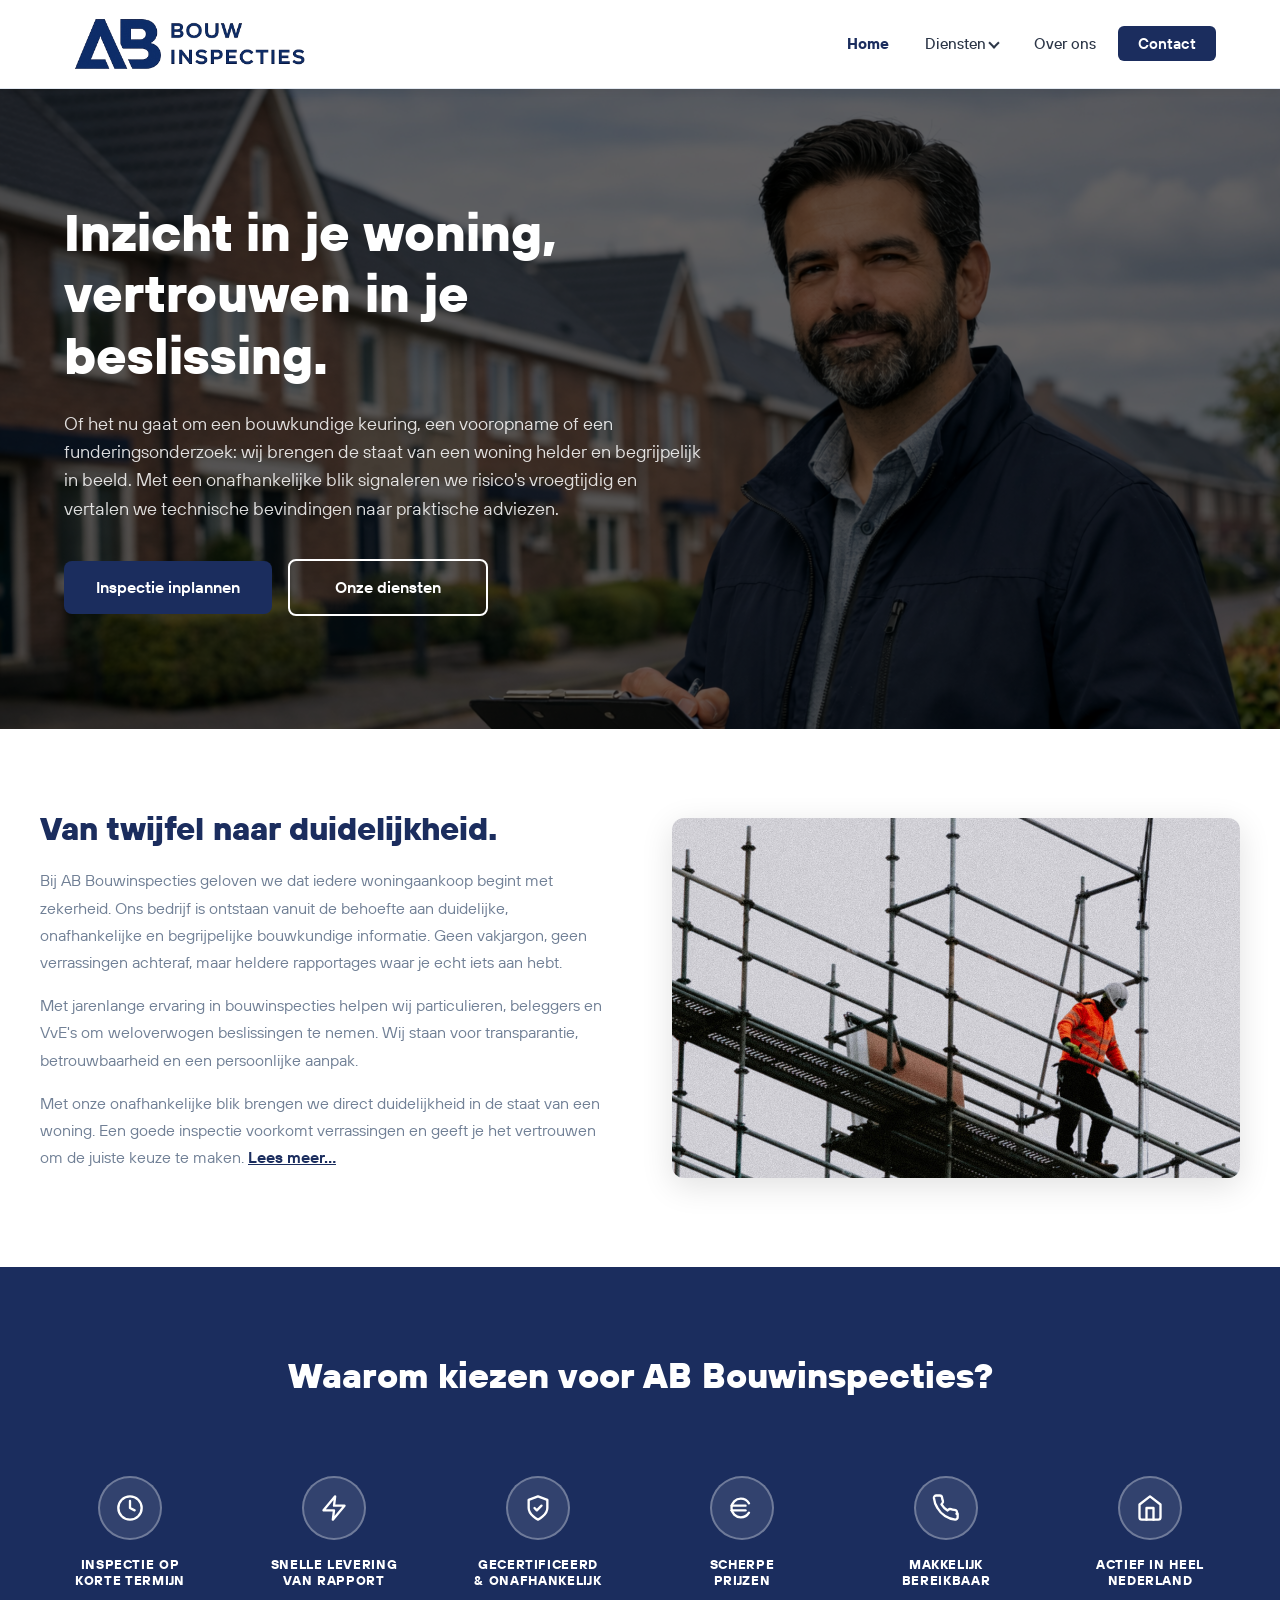
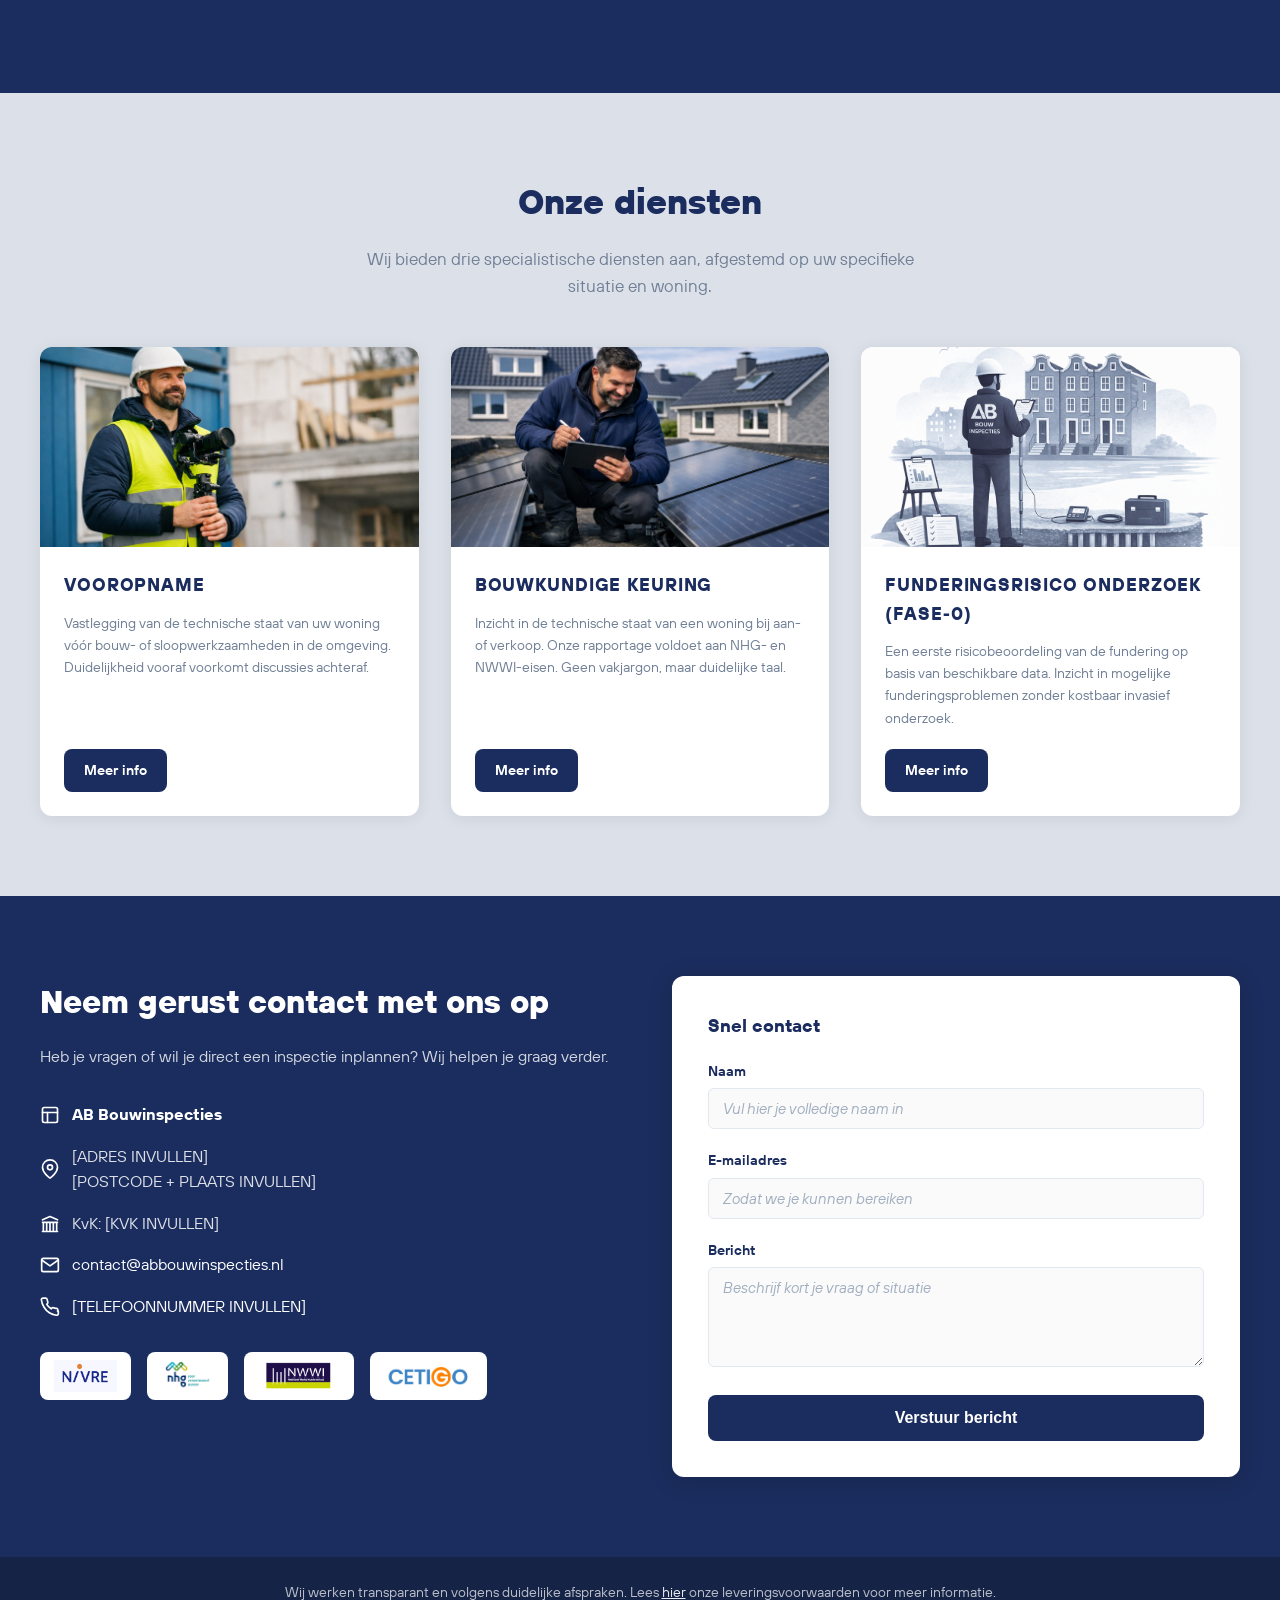
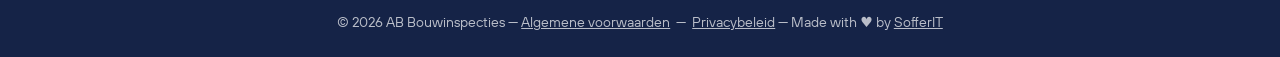
==== index.html @ 611064a2 "Voeg eerste twee alinea's samen tot één alinea https://claude.ai/code/session_01UzxsHTPqEZiGp3Mwz61H" ====
<!doctype html>
<!-- Website gemaakt door SofferIT (sofferit.nl) | Versie 1.0 -->
<html lang="nl">
  <head>
    <meta charset="UTF-8" />
    <meta name="viewport" content="width=device-width, initial-scale=1.0" />
    <title>AB Bouwinspecties – Inzicht in je woning, vertrouwen in je beslissing</title>
    <meta
      name="description"
      content="AB Bouwinspecties biedt bouwkundige keuringen, vooropnames en funderingsrisico onderzoek. Gecertificeerd, onafhankelijk en actief in heel Nederland."
    />
    <link rel="stylesheet" href="style.css" />
  </head>
  <body>
    <!-- NAVBAR -->
    <nav class="navbar">
      <div class="navbar-inner">
        <a href="index.html" class="logo">
          <img src="afbeeldingen/logo.png" alt="AB Bouwinspecties" class="logo-img" />
        </a>
        <ul class="nav-links">
          <li><a href="index.html" class="active">Home</a></li>
          <li class="dropdown">
            <a href="#">Diensten</a>
            <ul class="dropdown-menu">
              <li><a href="vooropname.html">Vooropname</a></li>
              <li><a href="bouwkundige-keuring.html">Bouwkundige keuring</a></li>
              <li><a href="funderingsrisico.html">Funderingsrisico onderzoek</a></li>
            </ul>
          </li>
          <li><a href="over-ons.html">Over ons</a></li>
          <li><a href="contact.html" class="nav-cta">Contact</a></li>
        </ul>
        <button class="hamburger" onclick="toggleMenu()" aria-label="Menu">
          <span></span>
          <span></span>
          <span></span>
        </button>
      </div>
      <div class="mobile-menu" id="mobileMenu">
        <a href="index.html">Home</a>
        <span
          style="
            display: block;
            padding: 12px 0 4px;
            font-size: 12px;
            font-weight: 700;
            letter-spacing: 0.08em;
            color: #718096;
            text-transform: uppercase;
          "
        >
          Diensten
        </span>
        <a href="vooropname.html" class="mobile-sub">Vooropname</a>
        <a href="bouwkundige-keuring.html" class="mobile-sub">Bouwkundige keuring</a>
        <a href="funderingsrisico.html" class="mobile-sub">Funderingsrisico onderzoek</a>
        <a href="over-ons.html">Over ons</a>
        <a href="contact.html">Contact</a>
      </div>
    </nav>

    <!-- HERO -->
    <section class="hero">
      <div class="hero-bg"></div>
      <div class="hero-content">
        <h1>Inzicht in je woning, vertrouwen in je beslissing.</h1>
        <p>
          Of het nu gaat om een bouwkundige keuring, een vooropname of een funderingsonderzoek: wij brengen de staat van een woning
          helder en begrijpelijk in beeld. Met een onafhankelijke blik signaleren we risico's vroegtijdig en vertalen we technische bevindingen
          naar praktische adviezen.
        </p>
        <a href="contact.html" class="btn btn-primary">Inspectie inplannen</a>
        <a href="#diensten" class="btn btn-outline">Onze diensten</a>
      </div>
    </section>

    <!-- ABOUT SPLIT -->
    <section class="section">
      <div class="container">
        <div class="split">
          <div class="split-text">
            <h2>Van twijfel naar duidelijkheid.</h2>
            <p>
              Bij AB Bouwinspecties geloven we dat iedere woningaankoop begint met zekerheid. Ons bedrijf is ontstaan
              vanuit de behoefte aan duidelijke, onafhankelijke en begrijpelijke bouwkundige informatie. Geen vakjargon,
              geen verrassingen achteraf, maar heldere rapportages waar je echt iets aan hebt.
            </p>
            <p>
              Met jarenlange ervaring in bouwinspecties helpen wij particulieren, beleggers en VvE's om
              weloverwogen beslissingen te nemen. Wij staan voor transparantie, betrouwbaarheid en een
              persoonlijke aanpak.
            </p>
            <p>
              Met onze onafhankelijke blik brengen we direct duidelijkheid in de staat van een woning. Een goede
              inspectie voorkomt verrassingen en geeft je het vertrouwen om de juiste keuze te maken.
              <a href="over-ons.html" class="link">Lees meer…</a>
            </p>
          </div>
          <img src="afbeeldingen/home-hero.png" alt="Bouwkundig inspecteur aan het werk" />
        </div>
      </div>
    </section>

    <!-- USP SECTION -->
    <section class="section section-navy">
      <div class="container">
        <h2 class="section-title text-center" style="color: white; margin-bottom: 48px">
          Waarom kiezen voor AB Bouwinspecties?
        </h2>
        <div class="usp-grid">
          <div class="usp-item">
            <div class="usp-icon">
              <svg viewBox="0 0 24 24" stroke-width="2" stroke-linecap="round" stroke-linejoin="round">
                <circle cx="12" cy="12" r="10" />
                <polyline points="12 6 12 12 16 14" />
              </svg>
            </div>
            <p>
              Inspectie op
              <br />
              korte termijn
            </p>
          </div>
          <div class="usp-item">
            <div class="usp-icon">
              <svg viewBox="0 0 24 24" stroke-width="2" stroke-linecap="round" stroke-linejoin="round">
                <polygon points="13 2 3 14 12 14 11 22 21 10 12 10 13 2" />
              </svg>
            </div>
            <p>
              Snelle levering
              <br />
              van rapport
            </p>
          </div>
          <div class="usp-item">
            <div class="usp-icon">
              <svg viewBox="0 0 24 24" stroke-width="2" stroke-linecap="round" stroke-linejoin="round">
                <path d="M12 22s8-4 8-10V5l-8-3-8 3v7c0 6 8 10 8 10z" />
                <polyline points="9 12 11 14 15 10" />
              </svg>
            </div>
            <p>
              Gecertificeerd
              <br />
              &amp; onafhankelijk
            </p>
          </div>
          <div class="usp-item">
            <div class="usp-icon">
              <svg viewBox="0 0 24 24" stroke-width="2" stroke-linecap="round" stroke-linejoin="round">
                <path d="M18 8C16.5 5.5 14 4 11 4a8 8 0 0 0 0 16c3 0 5.5-1.5 7-4" />
                <line x1="3" y1="10" x2="15" y2="10" />
                <line x1="3" y1="14" x2="15" y2="14" />
              </svg>
            </div>
            <p>
              Scherpe
              <br />
              prijzen
            </p>
          </div>
          <div class="usp-item">
            <div class="usp-icon">
              <svg viewBox="0 0 24 24" stroke-width="2" stroke-linecap="round" stroke-linejoin="round">
                <path
                  d="M22 16.92v3a2 2 0 0 1-2.18 2 19.79 19.79 0 0 1-8.63-3.07A19.5 19.5 0 0 1 4.69 12a19.79 19.79 0 0 1-3.07-8.67A2 2 0 0 1 3.6 1.27h3a2 2 0 0 1 2 1.72c.127.96.361 1.903.7 2.81a2 2 0 0 1-.45 2.11L8.09 8.91a16 16 0 0 0 5.27 5.27l.75-.75a2 2 0 0 1 2.11-.45c.907.339 1.85.573 2.81.7A2 2 0 0 1 21 16.92z"
                />
              </svg>
            </div>
            <p>
              Makkelijk
              <br />
              bereikbaar
            </p>
          </div>
          <div class="usp-item">
            <div class="usp-icon">
              <svg viewBox="0 0 24 24" stroke-width="2" stroke-linecap="round" stroke-linejoin="round">
                <path d="M3 9l9-7 9 7v11a2 2 0 0 1-2 2H5a2 2 0 0 1-2-2z" />
                <polyline points="9 22 9 12 15 12 15 22" />
              </svg>
            </div>
            <p>
              Actief in heel
              <br />
              Nederland
            </p>
          </div>
        </div>
      </div>
    </section>

    <!-- DIENSTEN -->
    <section class="section section-gray" id="diensten">
      <div class="container">
        <h2 class="section-title text-center">Onze diensten</h2>
        <p class="section-subtitle centered text-center">
          Wij bieden drie specialistische diensten aan, afgestemd op uw specifieke situatie en woning.
        </p>
        <div class="diensten-grid">
          <div class="dienst-card">
            <img src="afbeeldingen/afbeelding-vooropname.png" alt="Vooropname inspectie" />
            <div class="dienst-card-body">
              <h3>Vooropname</h3>
              <p>
                Vastlegging van de technische staat van uw woning vóór bouw- of sloopwerkzaamheden in de omgeving.
                Duidelijkheid vooraf voorkomt discussies achteraf.
              </p>
              <a href="vooropname.html" class="btn btn-primary">Meer info</a>
            </div>
          </div>
          <div class="dienst-card">
            <img src="afbeeldingen/bouwkundige-keuring.png" alt="Bouwkundige keuring" />
            <div class="dienst-card-body">
              <h3>Bouwkundige keuring</h3>
              <p>
                Inzicht in de technische staat van een woning bij aan- of verkoop. Onze rapportage voldoet aan NHG- en
                NWWI-eisen. Geen vakjargon, maar duidelijke taal.
              </p>
              <a href="bouwkundige-keuring.html" class="btn btn-primary">Meer info</a>
            </div>
          </div>
          <div class="dienst-card">
            <img src="afbeeldingen/Funderingsrisico.png" alt="Funderingsrisico onderzoek" />
            <div class="dienst-card-body">
              <h3>Funderingsrisico onderzoek (Fase‑0)</h3>
              <p>
                Een eerste risicobeoordeling van de fundering op basis van beschikbare data. Inzicht in mogelijke
                funderingsproblemen zonder kostbaar invasief onderzoek.
              </p>
              <a href="funderingsrisico.html" class="btn btn-primary">Meer info</a>
            </div>
          </div>
        </div>
      </div>
    </section>

    <!-- CONTACT STRIP -->
    <section class="section section-navy">
      <div class="container">
        <div class="contact-split">
          <div class="contact-info">
            <h2>Neem gerust contact met ons op</h2>
            <p>Heb je vragen of wil je direct een inspectie inplannen? Wij helpen je graag verder.</p>
            <div class="contact-detail">
              <svg viewBox="0 0 24 24" stroke-width="2" stroke-linecap="round" stroke-linejoin="round">
                <rect x="3" y="3" width="18" height="18" rx="2" ry="2" />
                <line x1="3" y1="9" x2="21" y2="9" />
                <line x1="9" y1="21" x2="9" y2="9" />
              </svg>
              <span style="color: white; font-weight: 700">AB Bouwinspecties</span>
            </div>
            <div class="contact-detail">
              <svg viewBox="0 0 24 24" stroke-width="2" stroke-linecap="round" stroke-linejoin="round">
                <path d="M21 10c0 7-9 13-9 13S3 17 3 10a9 9 0 0 1 18 0z" />
                <circle cx="12" cy="10" r="3" />
              </svg>
              <span style="color: rgba(255,255,255,0.85)">
                [ADRES INVULLEN]<br />
                [POSTCODE + PLAATS INVULLEN]
              </span>
            </div>
            <div class="contact-detail">
              <svg viewBox="0 0 24 24" stroke-width="2" stroke-linecap="round" stroke-linejoin="round">
                <path d="M3 21h18M3 10h18M3 7l9-4 9 4M4 10v11M8 10v11M12 10v11M16 10v11M20 10v11" />
              </svg>
              <span style="color: rgba(255,255,255,0.85)">KvK: [KVK INVULLEN]</span>
            </div>
            <div class="contact-detail">
              <svg viewBox="0 0 24 24" stroke-width="2" stroke-linecap="round" stroke-linejoin="round">
                <path d="M4 4h16c1.1 0 2 .9 2 2v12c0 1.1-.9 2-2 2H4c-1.1 0-2-.9-2-2V6c0-1.1.9-2 2-2z" />
                <polyline points="22,6 12,13 2,6" />
              </svg>
              <a href="mailto:contact@abbouwinspecties.nl" style="color: white">contact@abbouwinspecties.nl</a>
            </div>
            <div class="contact-detail">
              <svg viewBox="0 0 24 24" stroke-width="2" stroke-linecap="round" stroke-linejoin="round">
                <path
                  d="M22 16.92v3a2 2 0 0 1-2.18 2 19.79 19.79 0 0 1-8.63-3.07A19.5 19.5 0 0 1 4.69 12a19.79 19.79 0 0 1-3.07-8.67A2 2 0 0 1 3.6 1.27h3a2 2 0 0 1 2 1.72c.127.96.361 1.903.7 2.81a2 2 0 0 1-.45 2.11L8.09 8.91a16 16 0 0 0 5.27 5.27l.75-.75a2 2 0 0 1 2.11-.45c.907.339 1.85.573 2.81.7A2 2 0 0 1 21 16.92z"
                />
              </svg>
              <a href="tel:+31123456789" style="color: white">[TELEFOONNUMMER INVULLEN]</a>
            </div>
            <div class="cert-logos">
              <img src="afbeeldingen/nivre.png" alt="NIVRE gecertificeerd" />
              <img src="afbeeldingen/nhg.png" alt="NHG erkend" />
              <img src="afbeeldingen/nwwi.png" alt="NWWI erkend" />
              <img src="afbeeldingen/cetigo.png" alt="Cetigo gecertificeerd" />
            </div>
          </div>
          <div class="form-card">
            <h3 style="color: var(--navy); font-size: 1.1rem; font-weight: 700; margin-bottom: 20px">Snel contact</h3>
            <form onsubmit="submitQuickForm(event)">
              <div class="form-group">
                <label for="qNaam">Naam</label>
                <input type="text" id="qNaam" placeholder="Vul hier je volledige naam in" required />
              </div>
              <div class="form-group">
                <label for="qEmail">E-mailadres</label>
                <input type="email" id="qEmail" placeholder="Zodat we je kunnen bereiken" required />
              </div>
              <div class="form-group">
                <label for="qBericht">Bericht</label>
                <textarea id="qBericht" placeholder="Beschrijf kort je vraag of situatie" rows="3" required></textarea>
              </div>
              <button type="submit" class="btn btn-primary" style="width: 100%">Verstuur bericht</button>
              <div class="form-success" id="quickSuccess">Bedankt! We nemen zo snel mogelijk contact met je op.</div>
            </form>
          </div>
        </div>
      </div>
    </section>

    <!-- FOOTER -->
    <footer>
      <p>
        Wij werken transparant en volgens duidelijke afspraken. Lees
        <a href="leveringsvoorwaarden.html">hier</a>
        onze leveringsvoorwaarden voor meer informatie.
      </p>
      <p style="margin-top: 8px">
        &copy;
        <span id="footer-year"></span>
        AB Bouwinspecties &mdash;
        <a href="algemene-voorwaarden.html" style="color: inherit; text-decoration: underline">Algemene voorwaarden</a>
        &nbsp;&mdash;&nbsp;
        <a href="privacybeleid.html" style="color: inherit; text-decoration: underline">Privacybeleid</a>
        &mdash; Made with &hearts; by
        <a href="https://sofferit.nl" target="_blank" style="color: inherit; text-decoration: underline">SofferIT</a>
      </p>
    </footer>

    <script>
      document.getElementById("footer-year").textContent = new Date().getFullYear();
      function toggleMenu() {
        document.getElementById("mobileMenu").classList.toggle("open");
      }

      function submitQuickForm(e) {
        e.preventDefault();
        document.getElementById("quickSuccess").style.display = "block";
        e.target.reset();
      }
    </script>
  </body>
</html>
---- style.css ----
/* ===== FONTS ===== */
@font-face {
  font-family: "TT Hoves Pro";
  src: url("fonts/TT Hoves Pro Trial Variable.ttf") format("truetype");
  font-weight: 100 900;
  font-style: normal;
  font-display: swap;
}

@font-face {
  font-family: "TT Hoves Pro";
  src: url("fonts/TT Hoves Pro Trial Italic.ttf") format("truetype");
  font-weight: 400;
  font-style: italic;
  font-display: swap;
}

/* ===== RESET & BASE ===== */
*,
*::before,
*::after {
  box-sizing: border-box;
  margin: 0;
  padding: 0;
}

:root {
  --navy: #1b2d5e;
  --navy-dark: #152347;
  --blue-heading: #1b2d5e;
  --blue-accent: #2c5282;
  --gray-bg: #f0f2f5;
  --white: #ffffff;
  --text: #2d3748;
  --text-light: #718096;
  --border: #e2e8f0;
}

html {
  scroll-behavior: smooth;
}

body {
  font-family:
    "TT Hoves Pro",
    "Segoe UI",
    system-ui,
    -apple-system,
    sans-serif;
  color: var(--text);
  line-height: 1.6;
  font-size: 16px;
}

a {
  color: inherit;
  text-decoration: none;
}
ul {
  list-style: none;
}
img {
  max-width: 100%;
  display: block;
}

/* ===== NAVBAR ===== */
.navbar {
  background: var(--white);
  border-bottom: 1px solid var(--border);
  position: sticky;
  top: 0;
  z-index: 100;
  box-shadow: 0 2px 8px rgba(0, 0, 0, 0.06);
}

.navbar-inner {
  max-width: 1200px;
  margin: 0 auto;
  padding: 0 24px;
  height: 88px;
  display: flex;
  align-items: center;
  justify-content: space-between;
}

.logo {
  display: block;
  overflow: hidden;
  width: 250px;
  height: 80px;
  text-decoration: none;
  flex-shrink: 0;
  align-self: center;
}

.logo-img {
  width: 305px;
  max-width: none;
  height: auto;
  margin-top: -104px;
  margin-left: -21px;
}

.nav-links {
  display: flex;
  align-items: center;
  gap: 8px;
}

.nav-links a,
.dropdown > a {
  padding: 8px 14px;
  border-radius: 6px;
  font-size: 15px;
  font-weight: 500;
  color: var(--text);
  transition:
    background 0.2s,
    color 0.2s;
}

.nav-links a:hover,
.dropdown > a:hover {
  background: var(--gray-bg);
  color: var(--navy);
}

.nav-links a.active {
  color: var(--navy);
  font-weight: 700;
}

.nav-cta {
  background: var(--navy) !important;
  color: var(--white) !important;
  border-radius: 6px;
  padding: 8px 20px !important;
  font-weight: 600 !important;
}

.nav-cta:hover {
  background: var(--navy-dark) !important;
  color: var(--white) !important;
}

/* Dropdown */
.dropdown {
  position: relative;
}

.dropdown > a {
  display: flex;
  align-items: center;
  gap: 4px;
  cursor: pointer;
}

.dropdown > a::after {
  content: "";
  border: solid var(--text);
  border-width: 0 2px 2px 0;
  display: inline-block;
  padding: 3px;
  transform: rotate(45deg);
  margin-top: -2px;
  transition: transform 0.2s;
}

.dropdown:hover > a::after {
  transform: rotate(-135deg);
  margin-top: 2px;
}

.dropdown-menu {
  display: none;
  position: absolute;
  top: 100%;
  left: 0;
  background: var(--white);
  border: 1px solid var(--border);
  border-radius: 8px;
  box-shadow: 0 8px 24px rgba(0, 0, 0, 0.12);
  min-width: 220px;
  padding: 10px 6px 6px;
}

.dropdown:hover .dropdown-menu {
  display: block;
}

.dropdown-menu a {
  display: block;
  padding: 10px 14px !important;
  border-radius: 6px;
  font-size: 14px;
}

.dropdown-menu a:hover {
  background: var(--gray-bg);
  color: var(--navy);
}

/* Mobile menu */
.hamburger {
  display: none;
  flex-direction: column;
  gap: 5px;
  cursor: pointer;
  padding: 8px;
  border: none;
  background: none;
}

.hamburger span {
  display: block;
  width: 24px;
  height: 2px;
  background: var(--navy);
  border-radius: 2px;
  transition: all 0.3s;
}

.mobile-menu {
  display: none;
  background: var(--white);
  border-top: 1px solid var(--border);
  padding: 16px 24px 24px;
}

.mobile-menu.open {
  display: block;
}

.mobile-menu a {
  display: block;
  padding: 12px 0;
  border-bottom: 1px solid var(--border);
  font-size: 16px;
  font-weight: 500;
  color: var(--text);
}

.mobile-menu a:last-child {
  border-bottom: none;
}

.mobile-menu .mobile-sub {
  padding-left: 16px;
  font-size: 15px;
  color: var(--text-light);
}

/* ===== HERO ===== */
.hero {
  position: relative;
  min-height: 640px;
  background: var(--gray-bg);
  overflow: hidden;
  display: flex;
  align-items: center;
}

.hero-bg {
  position: absolute;
  inset: 0;
  background: url("afbeeldingen/afbeelding-home-pagina.png") center 20% / cover no-repeat;
  filter: brightness(0.4);
}

.hero-content {
  position: relative;
  max-width: 1200px;
  margin: 0 auto;
  padding: 80px 24px;
  width: 100%;
}

.hero-content h1 {
  font-size: clamp(2rem, 4vw, 3.2rem);
  font-weight: 800;
  color: var(--white);
  max-width: 560px;
  line-height: 1.2;
  margin-bottom: 24px;
}

.hero-content p {
  font-size: 1.1rem;
  color: rgba(255, 255, 255, 0.85);
  max-width: 640px;
  margin-bottom: 36px;
}

.btn {
  display: inline-block;
  padding: 14px 32px;
  border-radius: 8px;
  font-size: 16px;
  font-weight: 600;
  cursor: pointer;
  transition: all 0.2s;
  text-decoration: none;
  border: none;
}

.btn-primary {
  background: var(--navy);
  color: var(--white);
}

.btn-primary:hover {
  background: var(--navy-dark);
  transform: translateY(-1px);
  box-shadow: 0 4px 12px rgba(27, 45, 94, 0.3);
}

.btn-outline {
  background: transparent;
  color: var(--white);
  border: 2px solid var(--white);
  margin-left: 12px;
}

.hero-content .btn {
  min-width: 200px;
  text-align: center;
}

.btn-outline:hover {
  background: var(--white);
  color: var(--navy);
}

/* ===== SECTIONS ===== */
.section {
  padding: 80px 24px;
}

.section-gray {
  background: #dce0e8;
}
.section-navy {
  background: var(--navy);
  color: var(--white);
}
.section-navy h2 {
  color: var(--white);
}

.container {
  max-width: 1200px;
  margin: 0 auto;
}

.section-title {
  font-size: clamp(1.5rem, 3vw, 2.2rem);
  font-weight: 800;
  color: var(--navy);
  margin-bottom: 16px;
}

.section-subtitle {
  font-size: 1.05rem;
  color: var(--text-light);
  max-width: 600px;
  margin-bottom: 48px;
}

.text-center {
  text-align: center;
}
.section-subtitle.centered {
  margin-left: auto;
  margin-right: auto;
}

/* ===== ABOUT SPLIT ===== */
.split {
  display: grid;
  grid-template-columns: 1fr 1fr;
  gap: 64px;
  align-items: center;
}

.split-reverse {
  direction: rtl;
}
.split-reverse > * {
  direction: ltr;
}

.split img {
  border-radius: 12px;
  width: 100%;
  height: 360px;
  object-fit: cover;
  box-shadow: 0 8px 32px rgba(0, 0, 0, 0.12);
}

.split-text h2 {
  font-size: 2rem;
  font-weight: 800;
  color: var(--navy);
  margin-bottom: 20px;
  line-height: 1.2;
}

.split-text p {
  color: var(--text-light);
  margin-bottom: 16px;
  line-height: 1.7;
}

.split-text a.link {
  color: var(--navy);
  font-weight: 600;
  text-decoration: underline;
}

/* ===== USP GRID ===== */
.usp-grid {
  display: grid;
  grid-template-columns: repeat(6, 1fr);
  gap: 24px;
  margin-top: 16px;
}

.usp-item {
  text-align: center;
  padding: 24px 16px;
  transition: transform 0.2s;
  cursor: default;
}

.usp-item:hover {
  transform: translateY(-6px);
}

.usp-icon {
  width: 64px;
  height: 64px;
  margin: 0 auto 16px;
  background: rgba(255, 255, 255, 0.1);
  border: 2px solid rgba(255, 255, 255, 0.3);
  border-radius: 50%;
  display: flex;
  align-items: center;
  justify-content: center;
  transition:
    background 0.2s,
    border-color 0.2s;
}

.usp-item:hover .usp-icon {
  background: rgba(255, 255, 255, 0.22);
  border-color: rgba(255, 255, 255, 0.7);
}

.usp-icon svg {
  width: 28px;
  height: 28px;
  stroke: white;
  fill: none;
  transition: transform 0.2s;
}

.usp-item:hover .usp-icon svg {
  transform: scale(1.15);
}

.usp-item p {
  font-size: 13px;
  font-weight: 700;
  letter-spacing: 0.05em;
  text-transform: uppercase;
  color: var(--white);
  line-height: 1.3;
}

/* ===== DIENSTEN CARDS ===== */
.diensten-grid {
  display: grid;
  grid-template-columns: repeat(3, 1fr);
  gap: 32px;
}

.dienst-card {
  background: var(--white);
  border-radius: 12px;
  overflow: hidden;
  box-shadow: 0 2px 16px rgba(0, 0, 0, 0.08);
  transition:
    transform 0.2s,
    box-shadow 0.2s;
  display: flex;
  flex-direction: column;
}

.dienst-card:hover {
  transform: translateY(-4px);
  box-shadow: 0 8px 32px rgba(0, 0, 0, 0.14);
}

.dienst-card img {
  width: 100%;
  height: 200px;
  object-fit: cover;
}

.dienst-card-body {
  padding: 24px;
  flex: 1;
  display: flex;
  flex-direction: column;
}

.dienst-card h3 {
  font-size: 1.1rem;
  font-weight: 700;
  color: var(--navy);
  text-transform: uppercase;
  letter-spacing: 0.05em;
  margin-bottom: 12px;
}

.dienst-card p {
  color: var(--text-light);
  font-size: 14px;
  flex: 1;
  margin-bottom: 20px;
}

.dienst-card .btn {
  align-self: flex-start;
  padding: 10px 20px;
  font-size: 14px;
}

/* ===== CONTACT SECTION ===== */
.contact-split {
  display: grid;
  grid-template-columns: 1fr 1fr;
  gap: 64px;
  align-items: start;
}

.contact-info h2 {
  font-size: 2rem;
  font-weight: 800;
  color: var(--white);
  margin-bottom: 16px;
}

.contact-info p {
  color: rgba(255, 255, 255, 0.8);
  margin-bottom: 32px;
  line-height: 1.7;
}

.contact-detail {
  display: flex;
  align-items: center;
  gap: 12px;
  margin-bottom: 16px;
  color: var(--white);
}

.cert-logos {
  display: flex;
  align-items: center;
  gap: 16px;
  margin-top: 32px;
  flex-wrap: wrap;
}

.cert-logos img {
  height: 48px;
  width: auto;
  max-width: none;
  background: white;
  padding: 8px 14px;
  border-radius: 8px;
  object-fit: contain;
}

.contact-detail svg {
  width: 20px;
  height: 20px;
  stroke: white;
  fill: none;
  flex-shrink: 0;
}

/* ===== FORM ===== */
.form-card {
  background: var(--white);
  border-radius: 12px;
  padding: 36px;
  box-shadow: 0 4px 24px rgba(0, 0, 0, 0.15);
}

.form-group {
  margin-bottom: 20px;
}

.form-group label {
  display: block;
  font-size: 14px;
  font-weight: 600;
  color: var(--navy);
  margin-bottom: 6px;
}

.form-group label span.optional {
  font-weight: 400;
  color: var(--text-light);
  font-size: 12px;
  margin-left: 4px;
}

.form-group input,
.form-group textarea,
.form-group select {
  width: 100%;
  padding: 10px 14px;
  border: 1.5px solid var(--border);
  border-radius: 6px;
  font-size: 15px;
  font-family: inherit;
  color: var(--text);
  background: #fafafa;
  transition: border-color 0.2s;
}

.form-group input:focus,
.form-group textarea:focus,
.form-group select:focus {
  outline: none;
  border-color: var(--navy);
  background: var(--white);
}

.form-group textarea {
  resize: vertical;
  min-height: 100px;
}

.form-group input::placeholder,
.form-group textarea::placeholder {
  color: #a0aec0;
  font-style: italic;
}

.checkbox-group {
  display: flex;
  flex-direction: column;
  gap: 8px;
  margin-top: 6px;
}

.checkbox-item {
  display: flex;
  align-items: center;
  gap: 10px;
  cursor: pointer;
  font-size: 15px;
}

.checkbox-item input[type="checkbox"] {
  width: 18px;
  height: 18px;
  accent-color: var(--navy);
  cursor: pointer;
  flex-shrink: 0;
}

.consent-box {
  background: var(--gray-bg);
  border-radius: 8px;
  padding: 14px;
  display: flex;
  gap: 10px;
  align-items: flex-start;
  margin-top: 8px;
}

.consent-box input[type="checkbox"] {
  width: 18px;
  height: 18px;
  accent-color: var(--navy);
  flex-shrink: 0;
  margin-top: 2px;
}

.consent-box label {
  font-size: 14px;
  color: var(--text);
  cursor: pointer;
}

.form-group small {
  display: block;
  color: var(--text-light);
  font-size: 12px;
  font-style: italic;
  margin-top: 4px;
}

.form-success {
  display: none;
  background: #f0fff4;
  border: 1.5px solid #68d391;
  border-radius: 8px;
  padding: 16px;
  color: #276749;
  font-weight: 600;
  text-align: center;
  margin-top: 16px;
}

/* ===== PAGE HEADER ===== */
.page-header {
  background: #e4e8ef;
  padding: 60px 24px;
  border-bottom: 2px solid #cdd3de;
}

.page-header h1 {
  font-size: clamp(1.8rem, 4vw, 2.8rem);
  font-weight: 800;
  color: var(--navy);
  margin-bottom: 12px;
}

.page-header p {
  font-size: 1.05rem;
  color: var(--text-light);
  max-width: 600px;
}

/* ===== PRICE SECTION ===== */
.price-section {
  background: var(--navy);
  color: var(--white);
  padding: 64px 24px;
}

.price-section .price-tag {
  font-size: clamp(2rem, 4vw, 3rem);
  font-weight: 800;
  color: var(--white);
  margin-bottom: 8px;
}

.price-section p {
  color: rgba(255, 255, 255, 0.8);
  margin-bottom: 12px;
  max-width: 640px;
}

.price-list {
  margin: 24px 0 32px;
  padding-left: 0;
}

.price-list li {
  display: flex;
  align-items: flex-start;
  gap: 10px;
  padding: 8px 0;
  color: rgba(255, 255, 255, 0.9);
  font-size: 15px;
  border-bottom: 1px solid rgba(255, 255, 255, 0.1);
}

.price-list li:last-child {
  border-bottom: none;
}

.price-list li::before {
  content: "";
  display: inline-block;
  width: 20px;
  height: 20px;
  min-width: 20px;
  background: url("data:image/svg+xml,%3Csvg xmlns='http://www.w3.org/2000/svg' viewBox='0 0 24 24' fill='none' stroke='%234ade80' stroke-width='2.5' stroke-linecap='round' stroke-linejoin='round'%3E%3Cpolyline points='20 6 9 17 4 12'/%3E%3C/svg%3E")
    center/contain no-repeat;
  margin-top: 2px;
}

/* ===== SERVICE DETAIL ===== */
.service-detail {
  display: grid;
  grid-template-columns: 1fr 1fr;
  gap: 64px;
  align-items: start;
  padding: 80px 24px;
  max-width: 1200px;
  margin: 0 auto;
}

.service-detail img {
  border-radius: 12px;
  width: 100%;
  box-shadow: 0 8px 32px rgba(0, 0, 0, 0.12);
}

.service-detail h2 {
  font-size: 1.5rem;
  font-weight: 800;
  color: var(--navy);
  margin-bottom: 20px;
  white-space: nowrap;
}

.service-detail p {
  color: var(--text-light);
  line-height: 1.8;
  margin-bottom: 16px;
}

/* ===== OVER ONS ===== */
.werkwijze-grid {
  display: grid;
  grid-template-columns: 1fr 2fr;
  gap: 48px;
  align-items: center;
}

.werkwijze-icon {
  display: flex;
  justify-content: center;
}

.werkwijze-icon svg {
  width: 120px;
  height: 120px;
  stroke: rgba(255, 255, 255, 0.8);
  fill: none;
}

.cert-grid {
  display: grid;
  grid-template-columns: repeat(2, 1fr);
  gap: 24px;
  margin-top: 32px;
}

.cert-item {
  background: var(--white);
  border: 1.5px solid var(--border);
  border-radius: 10px;
  padding: 20px 24px;
}

.cert-item h4 {
  font-size: 1rem;
  font-weight: 700;
  color: var(--navy);
  margin-bottom: 8px;
}

.cert-item p {
  font-size: 14px;
  color: var(--text-light);
}

.doelgroep-grid {
  display: grid;
  grid-template-columns: repeat(auto-fit, minmax(160px, 1fr));
  gap: 16px;
  margin-top: 32px;
}

.doelgroep-item {
  background: rgba(255, 255, 255, 0.1);
  border: 1px solid rgba(255, 255, 255, 0.2);
  border-radius: 10px;
  padding: 16px;
  text-align: center;
  color: var(--white);
}

.doelgroep-item h4 {
  font-size: 14px;
  font-weight: 700;
  letter-spacing: 0.03em;
}

/* ===== COMBINATION OFFER ===== */
.combo-box {
  background: rgba(255, 255, 255, 0.08);
  border: 1.5px solid rgba(255, 255, 255, 0.2);
  border-radius: 10px;
  padding: 24px;
  margin-top: 32px;
  max-width: 640px;
}

.combo-box h4 {
  font-size: 1.1rem;
  font-weight: 700;
  color: var(--white);
  margin-bottom: 8px;
}

.combo-box p {
  color: rgba(255, 255, 255, 0.8);
  font-size: 14px;
}

/* ===== FOOTER ===== */
footer {
  background: var(--navy-dark);
  color: rgba(255, 255, 255, 0.7);
  padding: 24px;
  text-align: center;
  font-size: 14px;
}

footer a {
  color: rgba(255, 255, 255, 0.9);
  text-decoration: underline;
}

footer a:hover {
  color: var(--white);
}

/* ===== BREADCRUMB ===== */
.breadcrumb {
  display: flex;
  gap: 8px;
  align-items: center;
  font-size: 13px;
  color: var(--text-light);
  margin-bottom: 8px;
}

.breadcrumb a {
  color: var(--navy);
  font-weight: 500;
}
.breadcrumb span {
  color: var(--text-light);
}

/* ===== CTA BANNER ===== */
.cta-banner {
  padding: 64px 24px;
  text-align: center;
  background: var(--gray-bg);
}

.cta-banner h2 {
  font-size: 1.8rem;
  font-weight: 800;
  color: var(--navy);
  margin-bottom: 12px;
}

.cta-banner p {
  color: var(--text-light);
  margin-bottom: 28px;
  max-width: 500px;
  margin-left: auto;
  margin-right: auto;
}

/* ===== RESPONSIVE ===== */
@media (max-width: 900px) {
  .nav-links {
    display: none;
  }
  .hamburger {
    display: flex;
  }
  .usp-grid {
    grid-template-columns: repeat(3, 1fr);
  }
  .diensten-grid {
    grid-template-columns: 1fr 1fr;
  }
  .split,
  .contact-split,
  .service-detail,
  .werkwijze-grid {
    grid-template-columns: 1fr;
    gap: 32px;
  }
  .split-reverse {
    direction: ltr;
  }
  .cert-grid {
    grid-template-columns: 1fr;
  }
}

@media (max-width: 600px) {
  .hero-content {
    padding: 60px 24px;
  }
  .section {
    padding: 56px 24px;
  }
  .usp-grid {
    grid-template-columns: 1fr 1fr;
  }
  .diensten-grid {
    grid-template-columns: 1fr;
  }
  .form-card {
    padding: 24px;
  }
  .btn-outline {
    margin-left: 0;
    margin-top: 12px;
    display: block;
    text-align: center;
  }
}
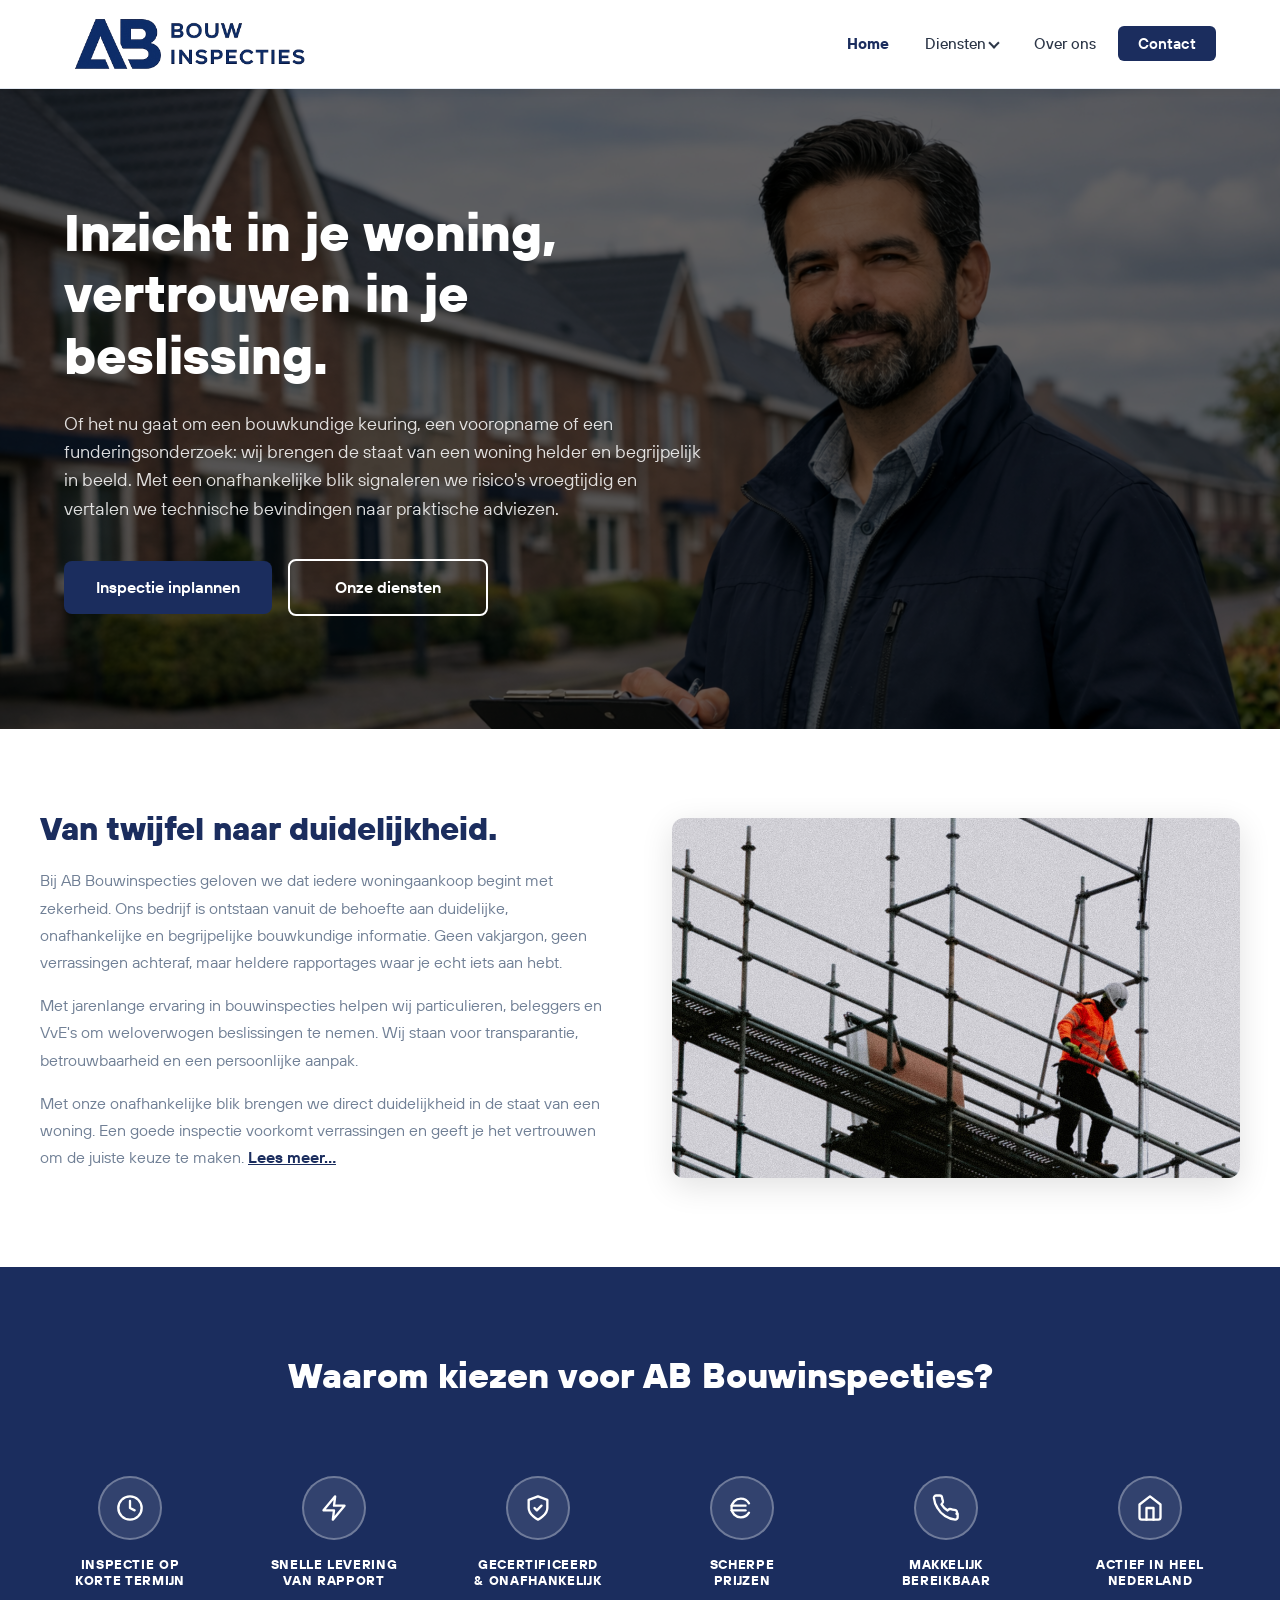
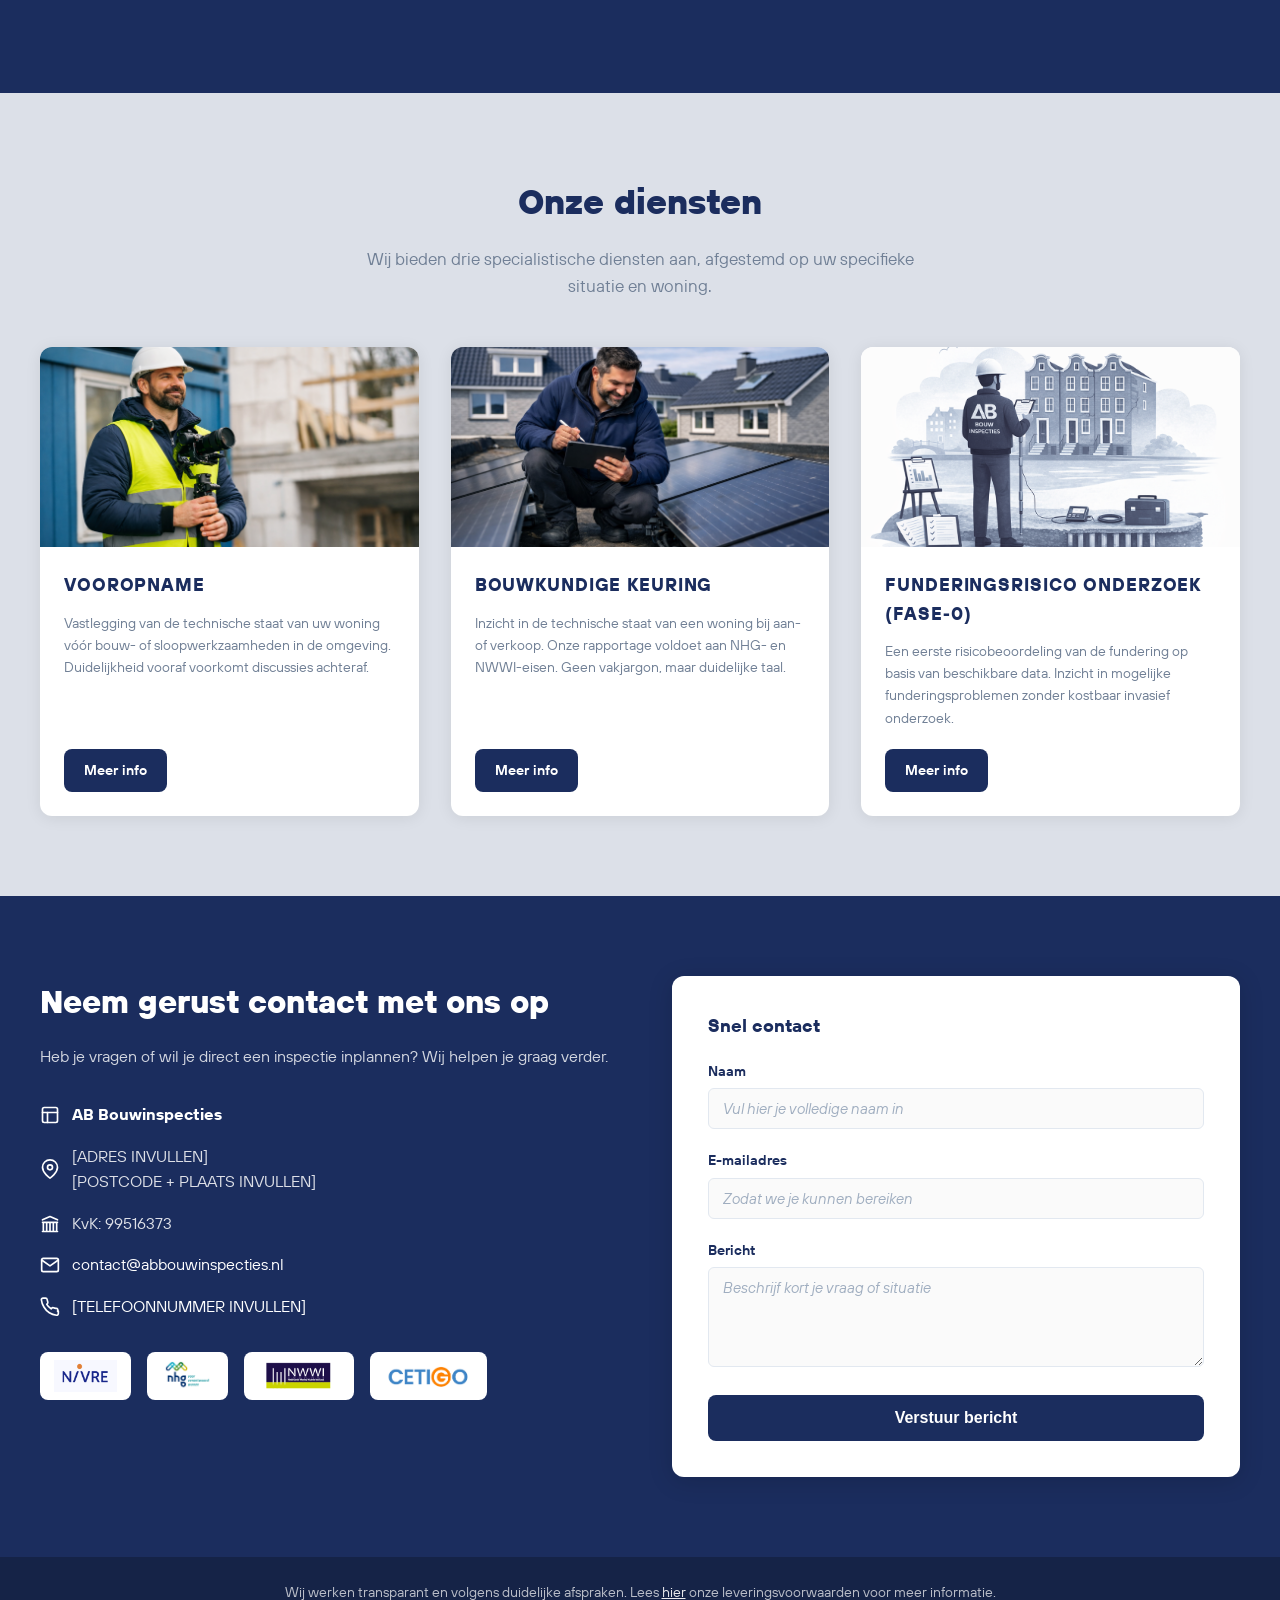
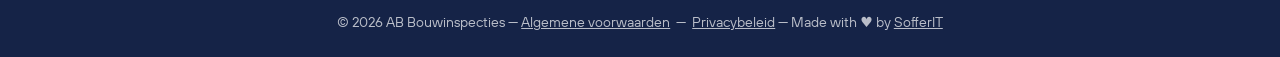
==== commit d4063602: "Voeg KvK-nummer 99516373 toe op alle pagina's https://claude.ai/code/session_01UzxsHTPqEZiGp3Mwz61Hw" ====
--- a/index.html
+++ b/index.html
@@ -266,7 +266,7 @@
               <svg viewBox="0 0 24 24" stroke-width="2" stroke-linecap="round" stroke-linejoin="round">
                 <path d="M3 21h18M3 10h18M3 7l9-4 9 4M4 10v11M8 10v11M12 10v11M16 10v11M20 10v11" />
               </svg>
-              <span style="color: rgba(255,255,255,0.85)">KvK: [KVK INVULLEN]</span>
+              <span style="color: rgba(255,255,255,0.85)">KvK: 99516373</span>
             </div>
             <div class="contact-detail">
               <svg viewBox="0 0 24 24" stroke-width="2" stroke-linecap="round" stroke-linejoin="round">
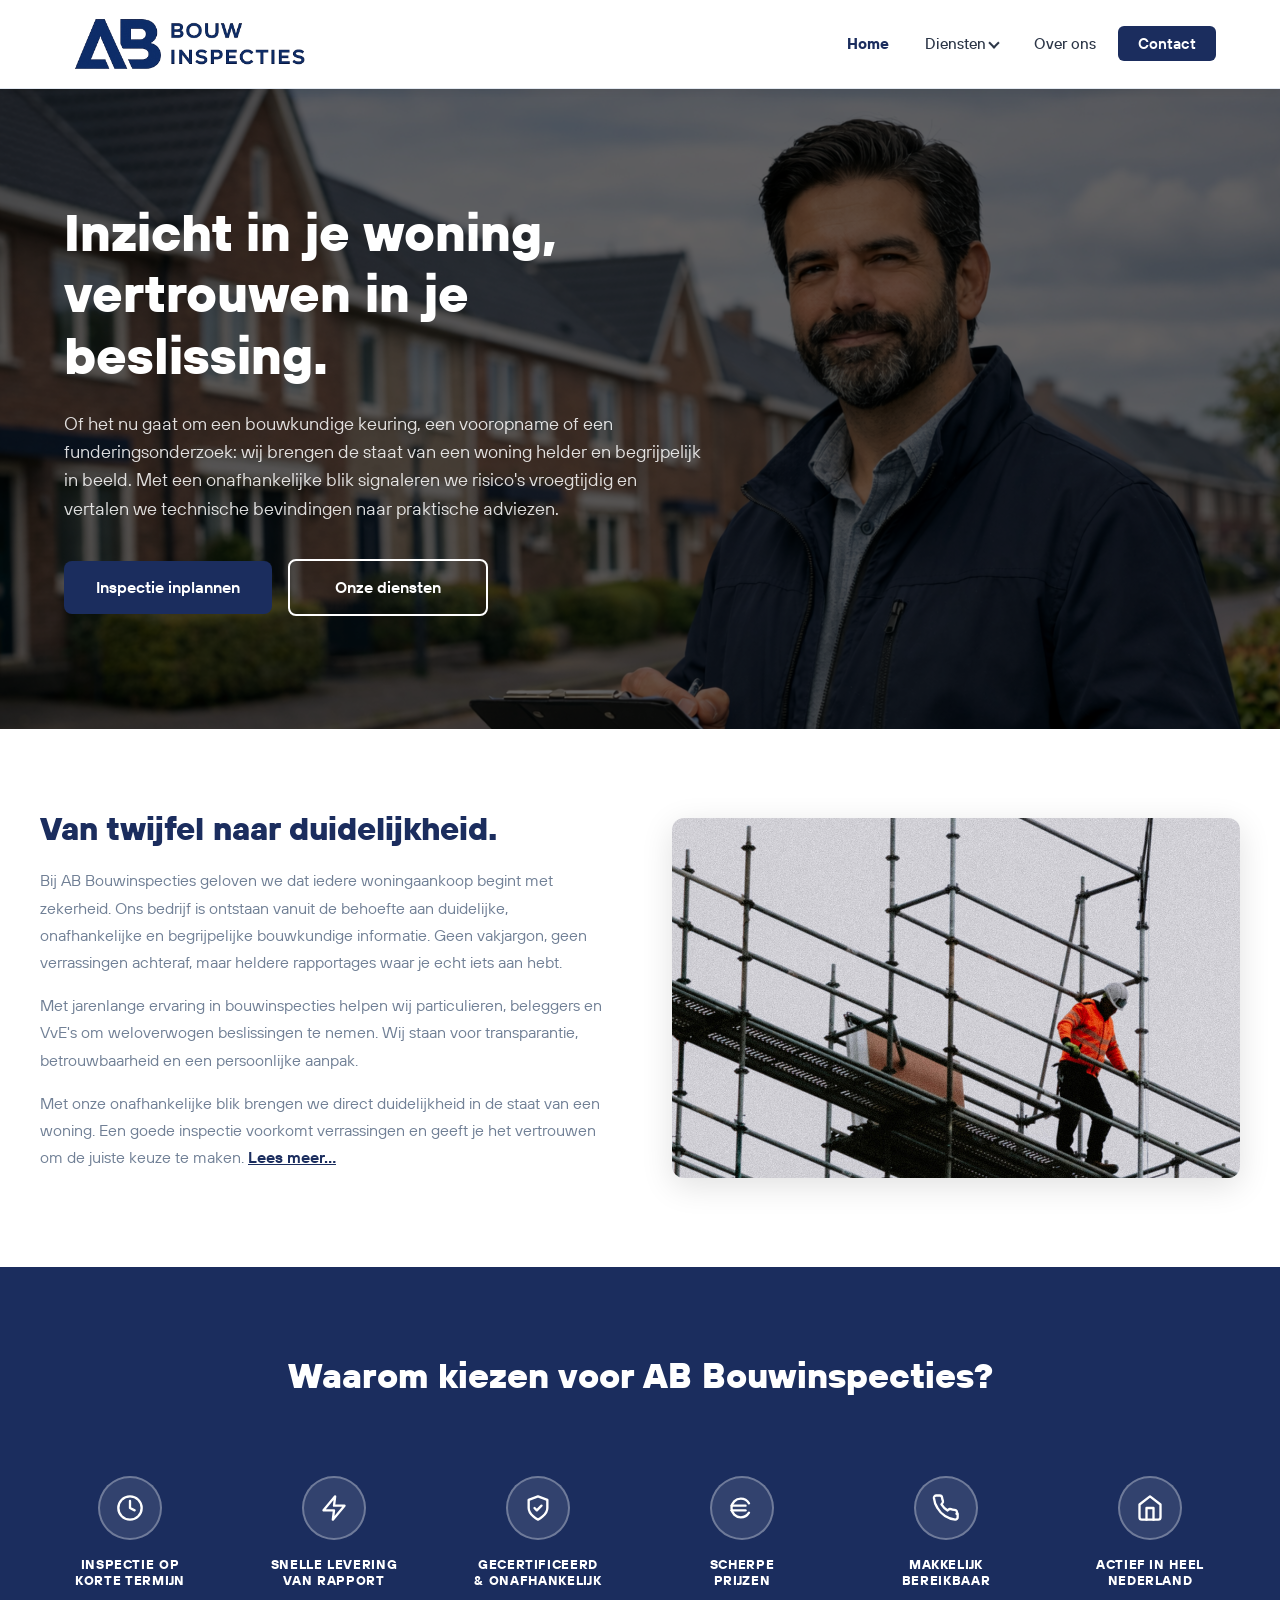
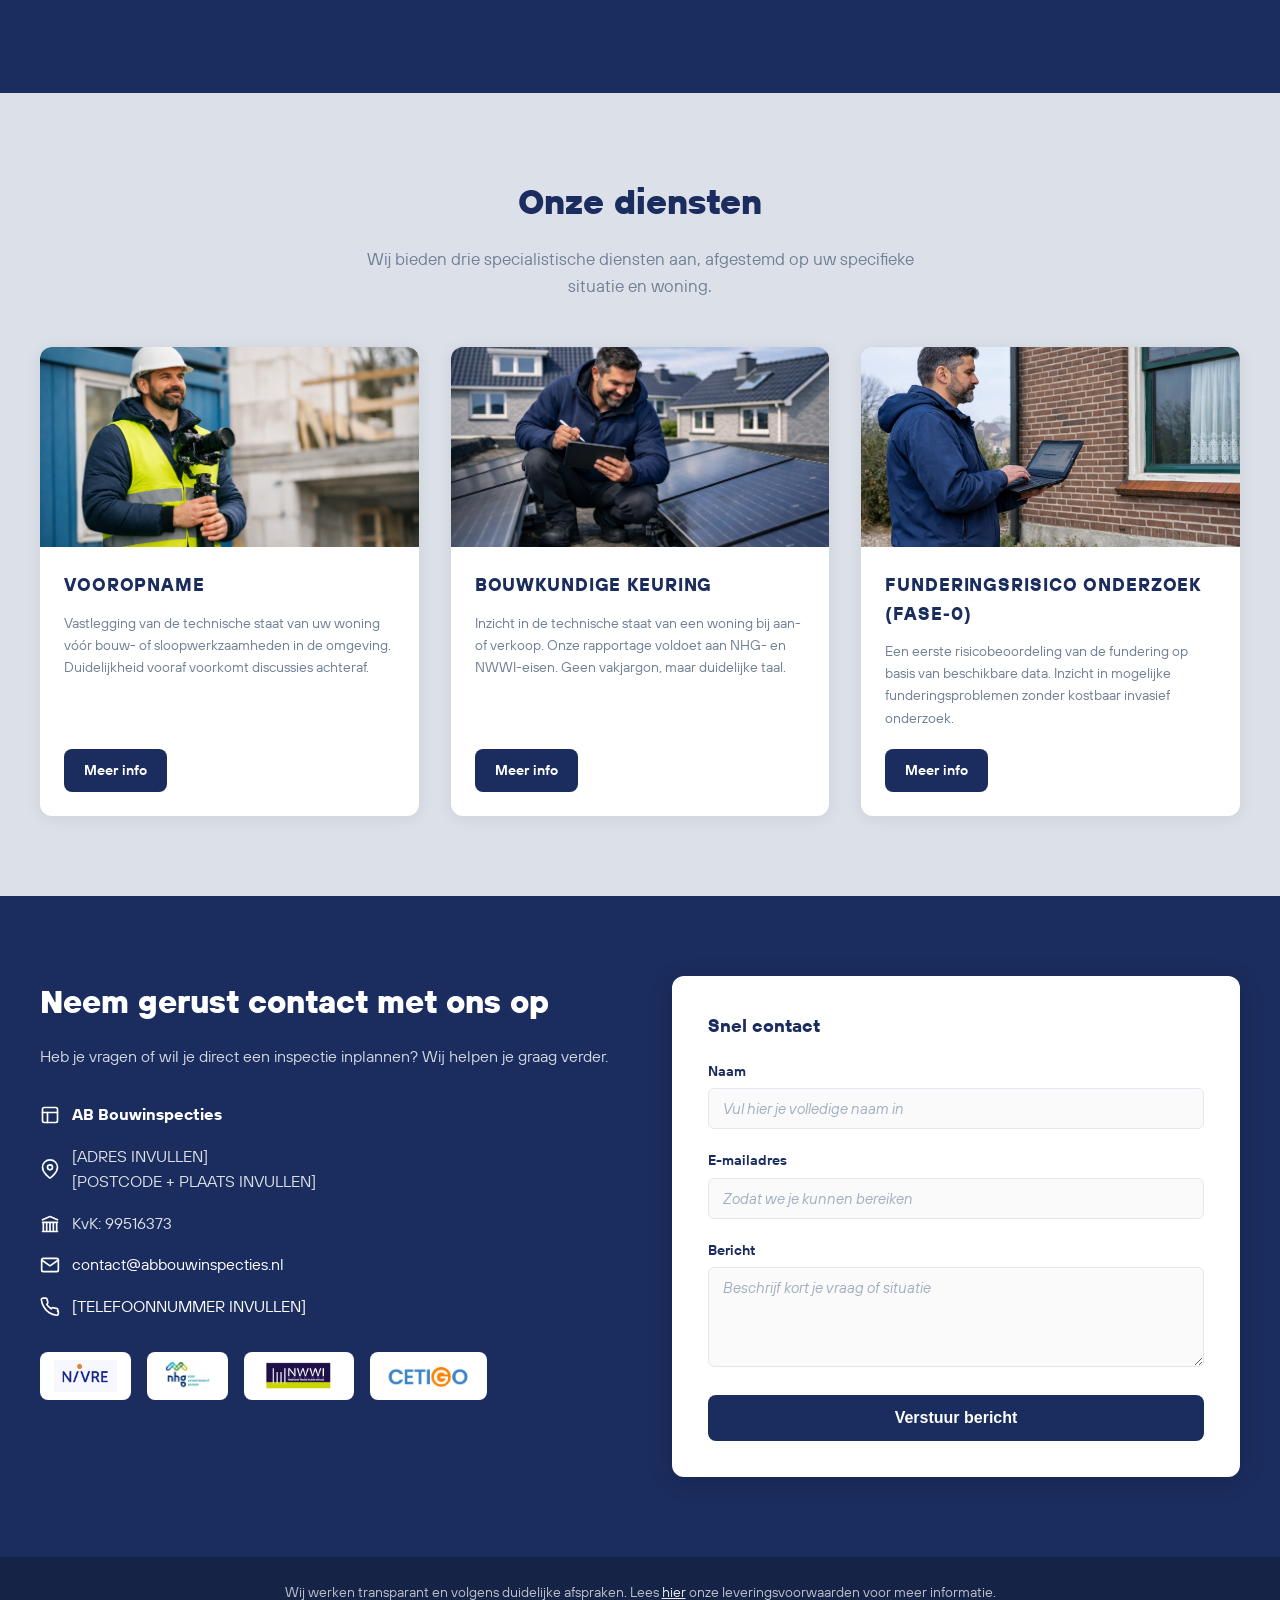
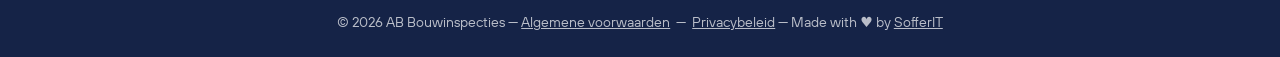
==== commit 07ca3ec3: "Vervang Funderingsrisico afbeelding door afbeelding-extra.png https://claude.ai/code/session_01UzxsH" ====
--- a/index.html
+++ b/index.html
@@ -223,7 +223,7 @@
             </div>
           </div>
           <div class="dienst-card">
-            <img src="afbeeldingen/Funderingsrisico.png" alt="Funderingsrisico onderzoek" />
+            <img src="afbeeldingen/afbeelding-extra.png" alt="Funderingsrisico onderzoek" />
             <div class="dienst-card-body">
               <h3>Funderingsrisico onderzoek (Fase‑0)</h3>
               <p>
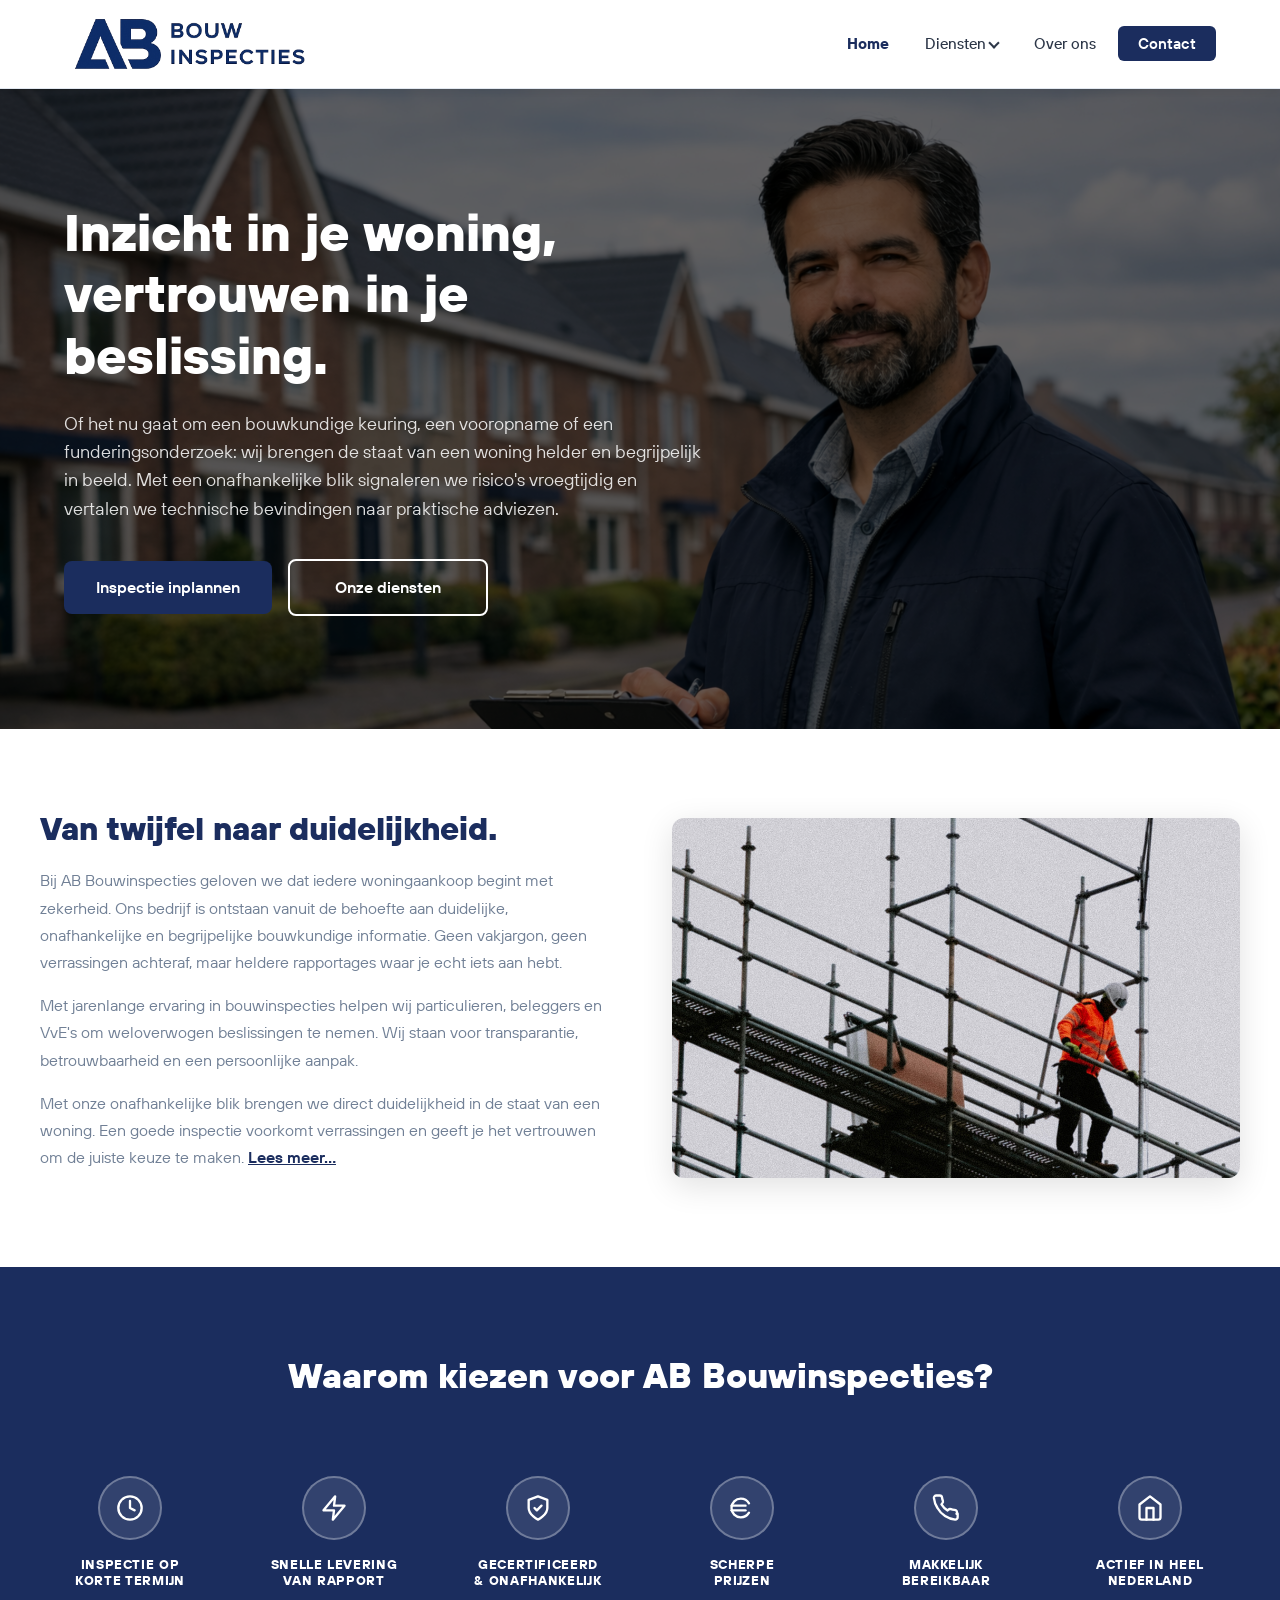
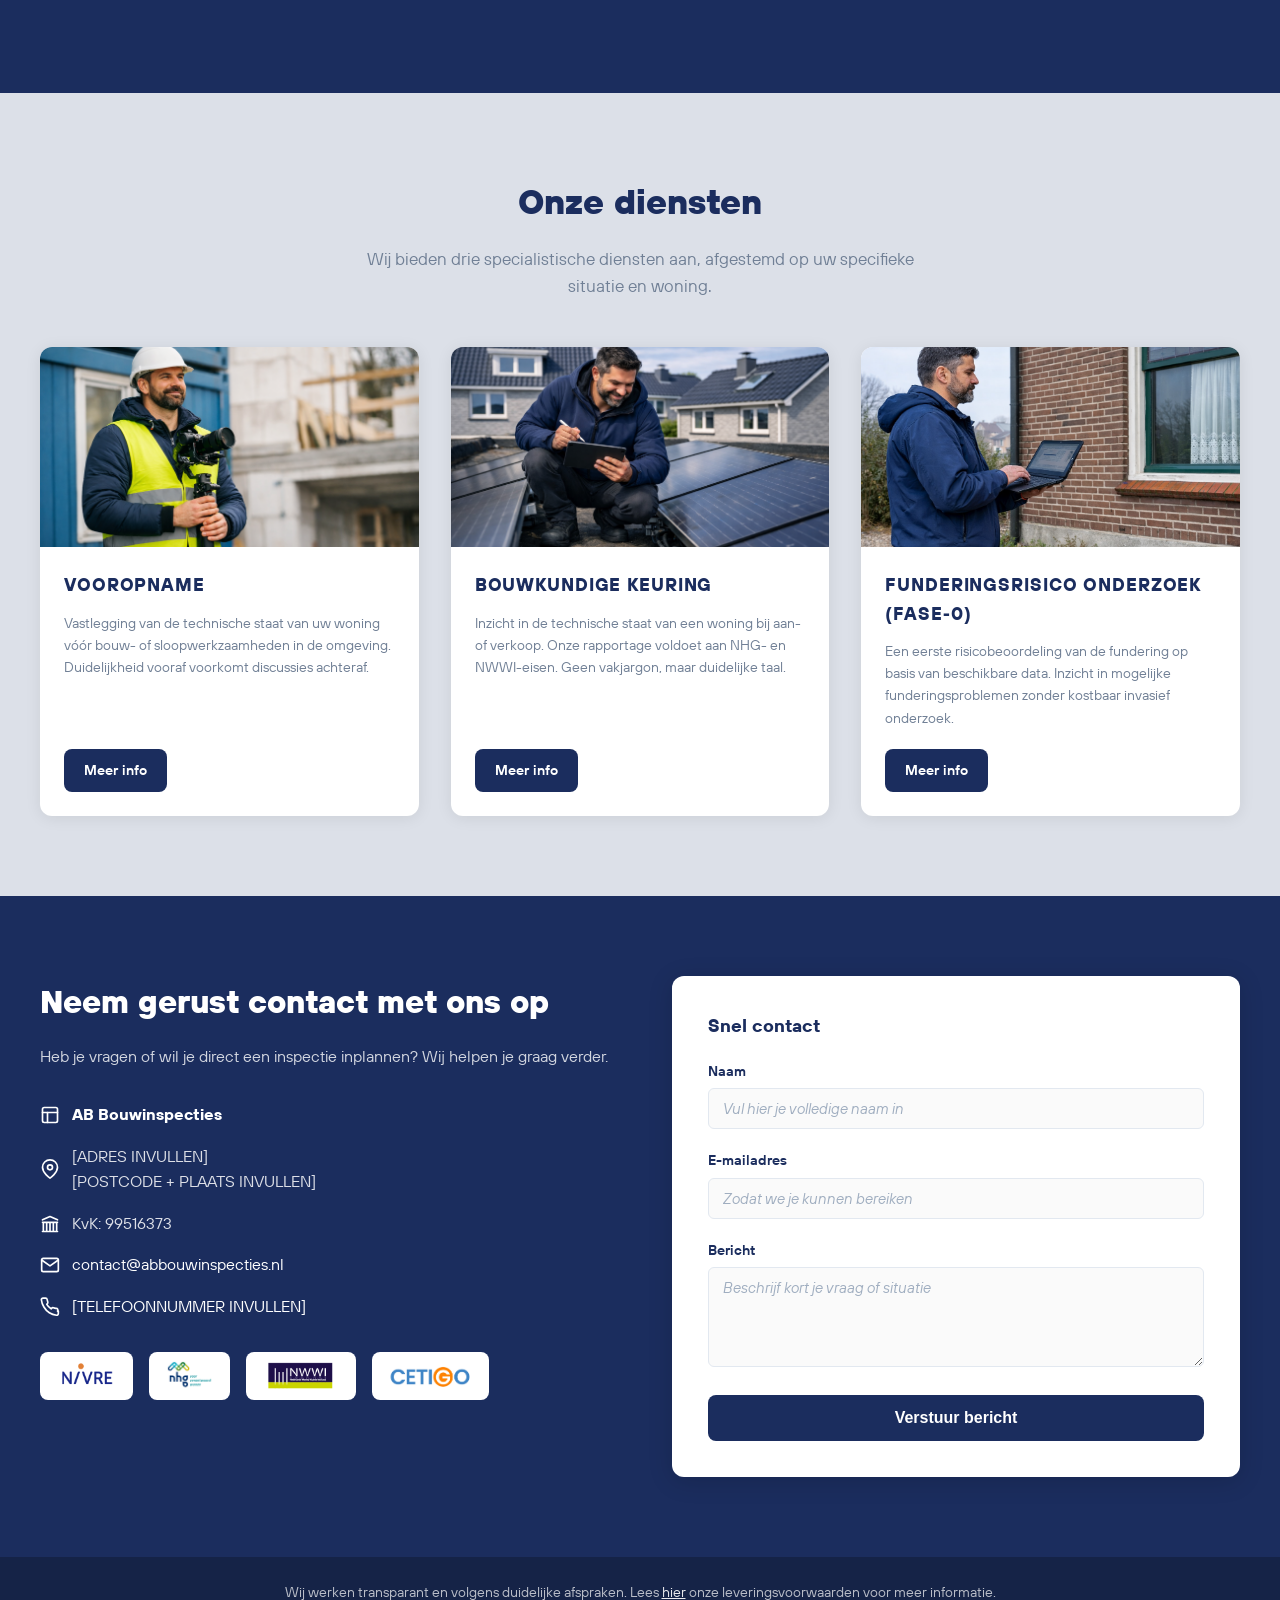
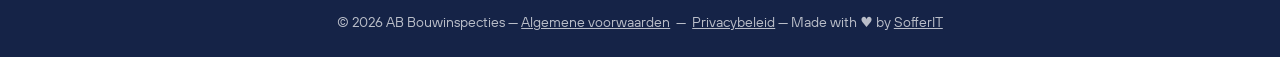
==== commit 2c19aff3: "Vervang NIVRE logo door nivre-new.png https://claude.ai/code/session_01UzxsHTPqEZiGp3Mwz61Hw3" ====
--- a/index.html
+++ b/index.html
@@ -284,7 +284,7 @@
               <a href="tel:+31123456789" style="color: white">[TELEFOONNUMMER INVULLEN]</a>
             </div>
             <div class="cert-logos">
-              <img src="afbeeldingen/nivre.png" alt="NIVRE gecertificeerd" />
+              <img src="afbeeldingen/nivre-new.png" alt="NIVRE gecertificeerd" />
               <img src="afbeeldingen/nhg.png" alt="NHG erkend" />
               <img src="afbeeldingen/nwwi.png" alt="NWWI erkend" />
               <img src="afbeeldingen/cetigo.png" alt="Cetigo gecertificeerd" />
--- a/style.css
+++ b/style.css
@@ -1,15 +1,47 @@
 /* ===== FONTS ===== */
 @font-face {
   font-family: "TT Hoves Pro";
-  src: url("fonts/TT Hoves Pro Trial Variable.ttf") format("truetype");
-  font-weight: 100 900;
+  src: url("fonts/tt-hoves-pro-regular.ttf") format("truetype");
+  font-weight: 400;
   font-style: normal;
   font-display: swap;
 }
 
 @font-face {
   font-family: "TT Hoves Pro";
-  src: url("fonts/TT Hoves Pro Trial Italic.ttf") format("truetype");
+  src: url("fonts/tt-hoves-pro-medium.ttf") format("truetype");
+  font-weight: 500;
+  font-style: normal;
+  font-display: swap;
+}
+
+@font-face {
+  font-family: "TT Hoves Pro";
+  src: url("fonts/tt-hoves-pro-demibold.ttf") format("truetype");
+  font-weight: 600;
+  font-style: normal;
+  font-display: swap;
+}
+
+@font-face {
+  font-family: "TT Hoves Pro";
+  src: url("fonts/tt-hoves-pro-bold.ttf") format("truetype");
+  font-weight: 700;
+  font-style: normal;
+  font-display: swap;
+}
+
+@font-face {
+  font-family: "TT Hoves Pro";
+  src: url("fonts/tt-hoves-pro-extrabold.ttf") format("truetype");
+  font-weight: 800;
+  font-style: normal;
+  font-display: swap;
+}
+
+@font-face {
+  font-family: "TT Hoves Pro";
+  src: url("fonts/tt-hoves-pro-italic.ttf") format("truetype");
   font-weight: 400;
   font-style: italic;
   font-display: swap;
@@ -47,6 +79,8 @@
     system-ui,
     -apple-system,
     sans-serif;
+  font-style: normal;
+  font-synthesis: none;
   color: var(--text);
   line-height: 1.6;
   font-size: 16px;
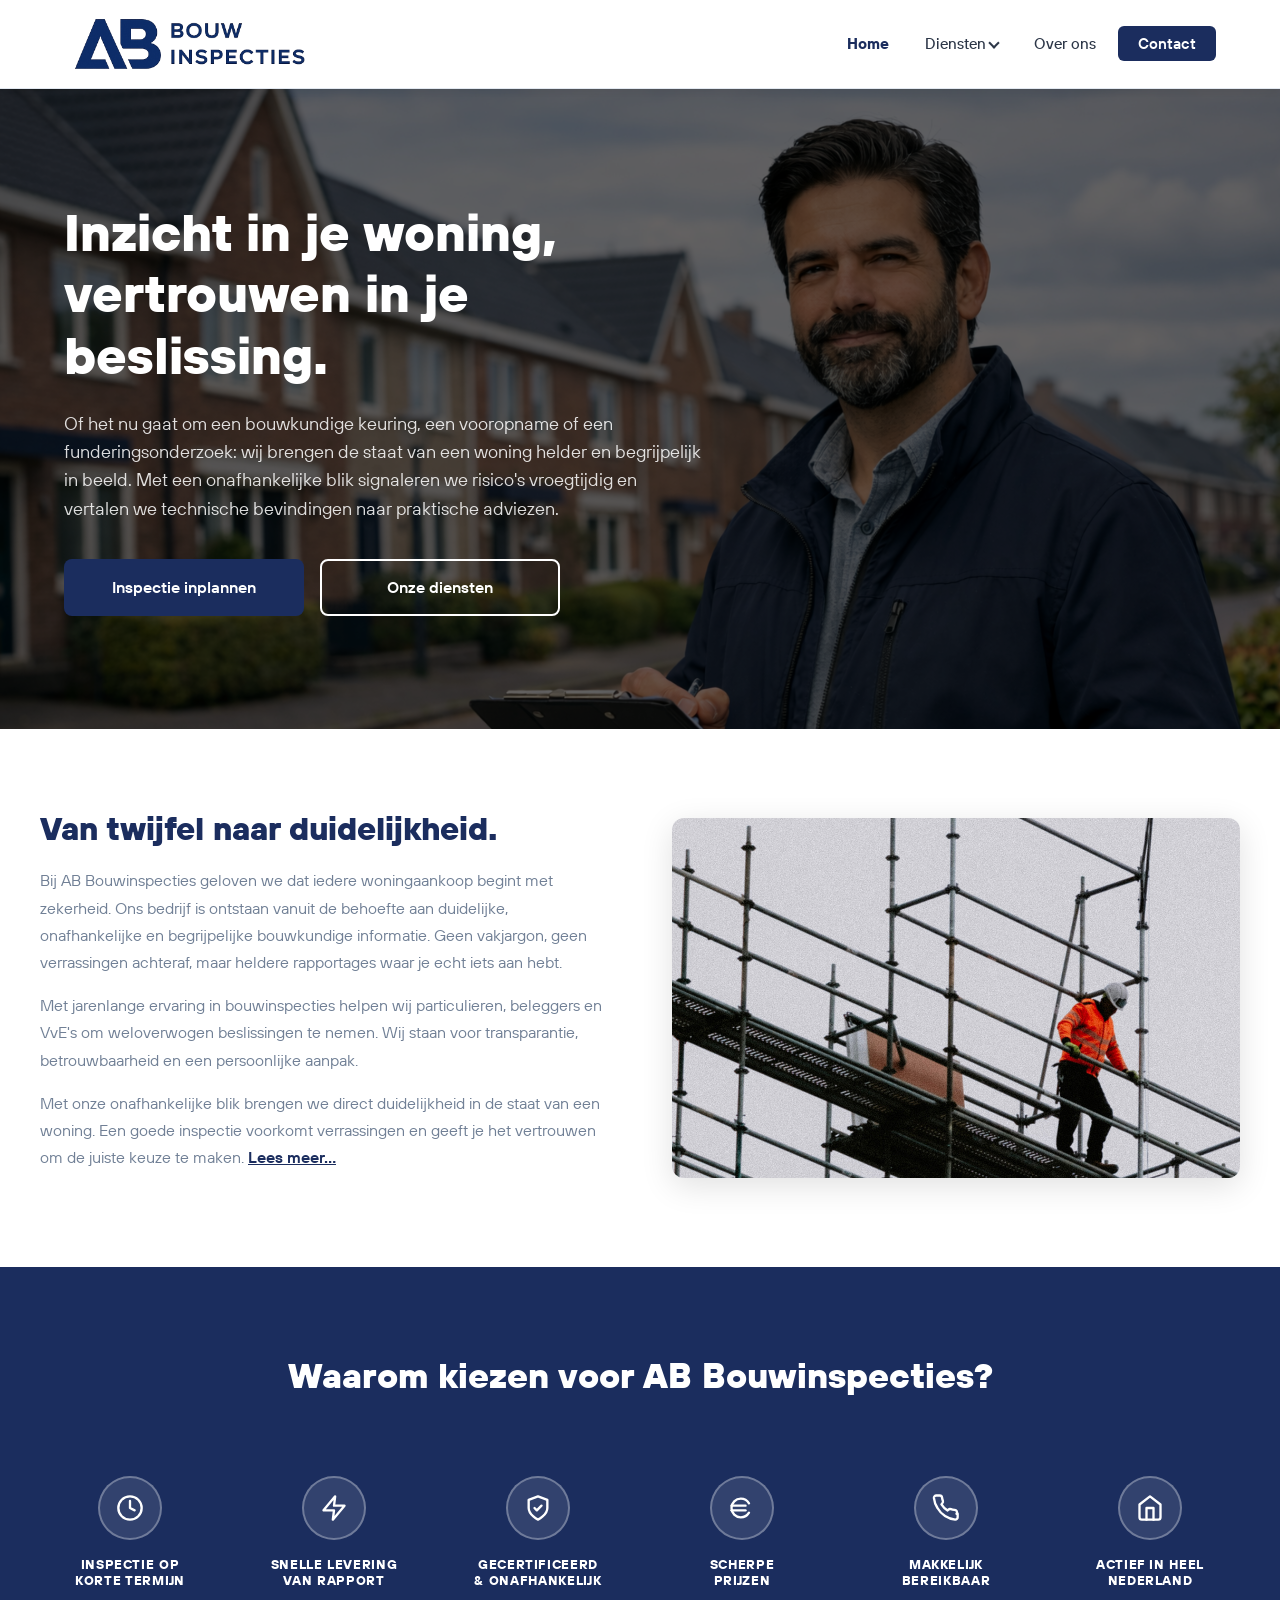
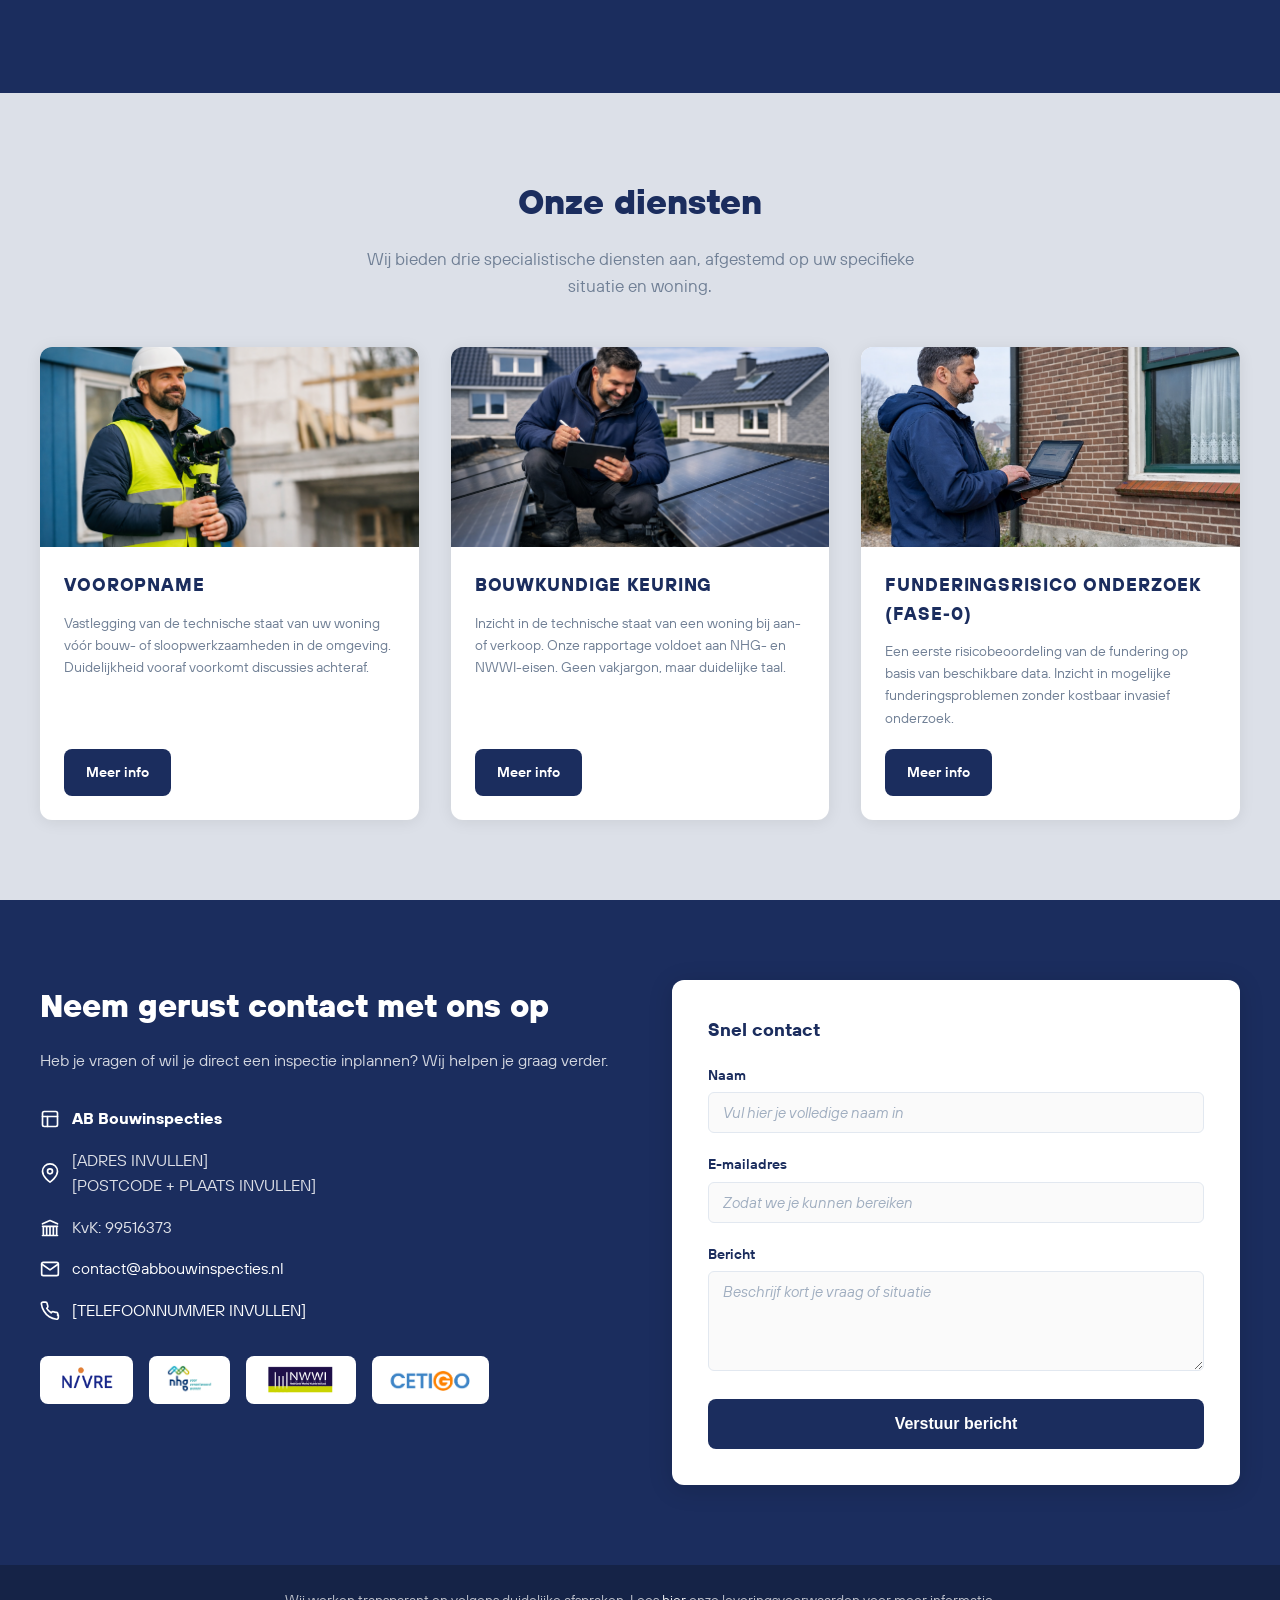
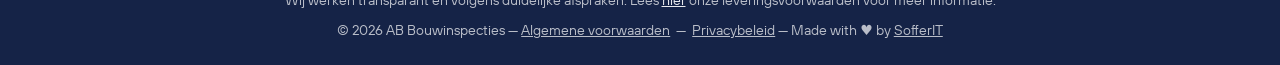
==== commit 7e125c66: "Maak hero knoppen exact even groot via flex-container https://claude.ai/code/session_01UzxsHTPqEZiGp" ====
--- a/index.html
+++ b/index.html
@@ -70,8 +70,10 @@
           helder en begrijpelijk in beeld. Met een onafhankelijke blik signaleren we risico's vroegtijdig en vertalen we technische bevindingen
           naar praktische adviezen.
         </p>
-        <a href="contact.html" class="btn btn-primary">Inspectie inplannen</a>
-        <a href="#diensten" class="btn btn-outline">Onze diensten</a>
+        <div class="hero-btns">
+          <a href="contact.html" class="btn btn-primary">Inspectie inplannen</a>
+          <a href="#diensten" class="btn btn-outline">Onze diensten</a>
+        </div>
       </div>
     </section>
 
--- a/style.css
+++ b/style.css
@@ -341,6 +341,7 @@
 .btn-primary {
   background: var(--navy);
   color: var(--white);
+  border: 2px solid transparent;
 }
 
 .btn-primary:hover {
@@ -356,9 +357,21 @@
   margin-left: 12px;
 }
 
-.hero-content .btn {
-  min-width: 200px;
+.hero-btns {
+  display: flex;
+  gap: 16px;
+  flex-wrap: wrap;
+}
+
+.hero-btns .btn {
+  flex: 1;
   text-align: center;
+  min-width: 180px;
+  max-width: 240px;
+}
+
+.hero-btns .btn-outline {
+  margin-left: 0;
 }
 
 .btn-outline:hover {
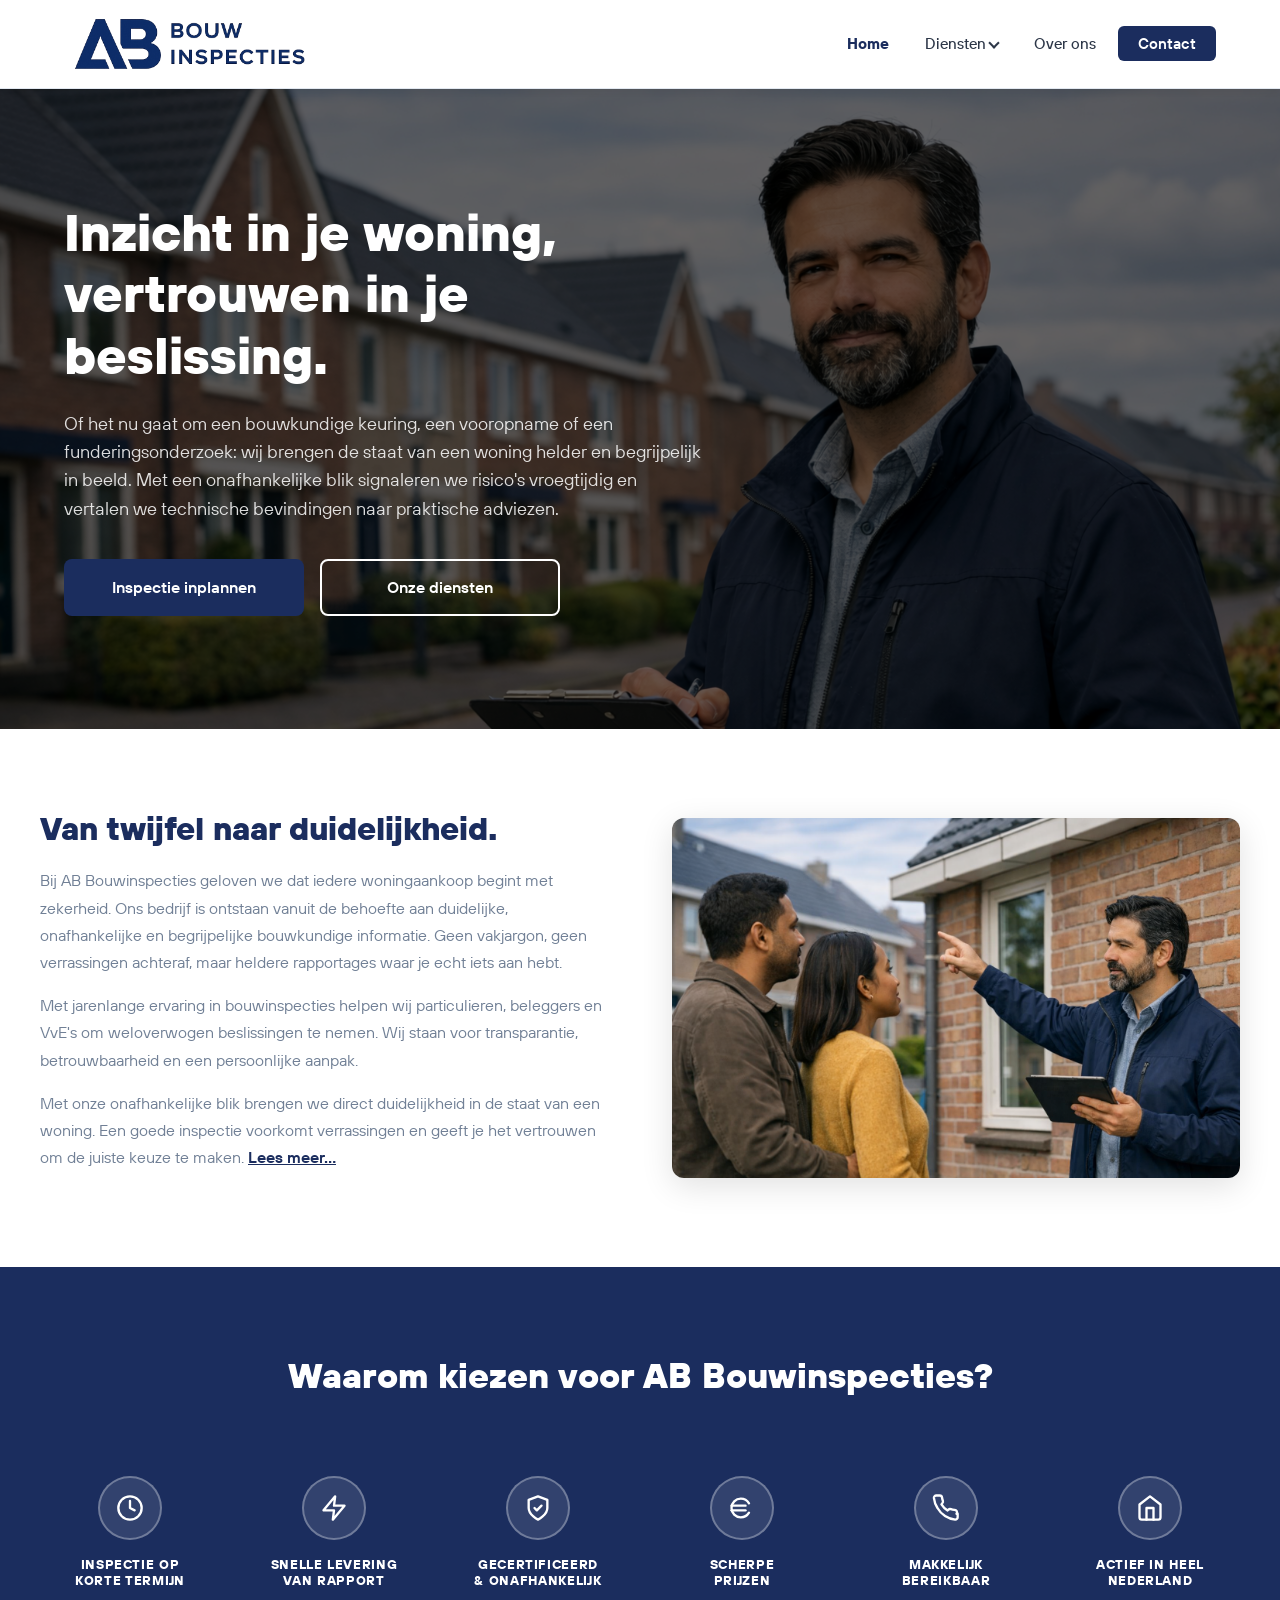
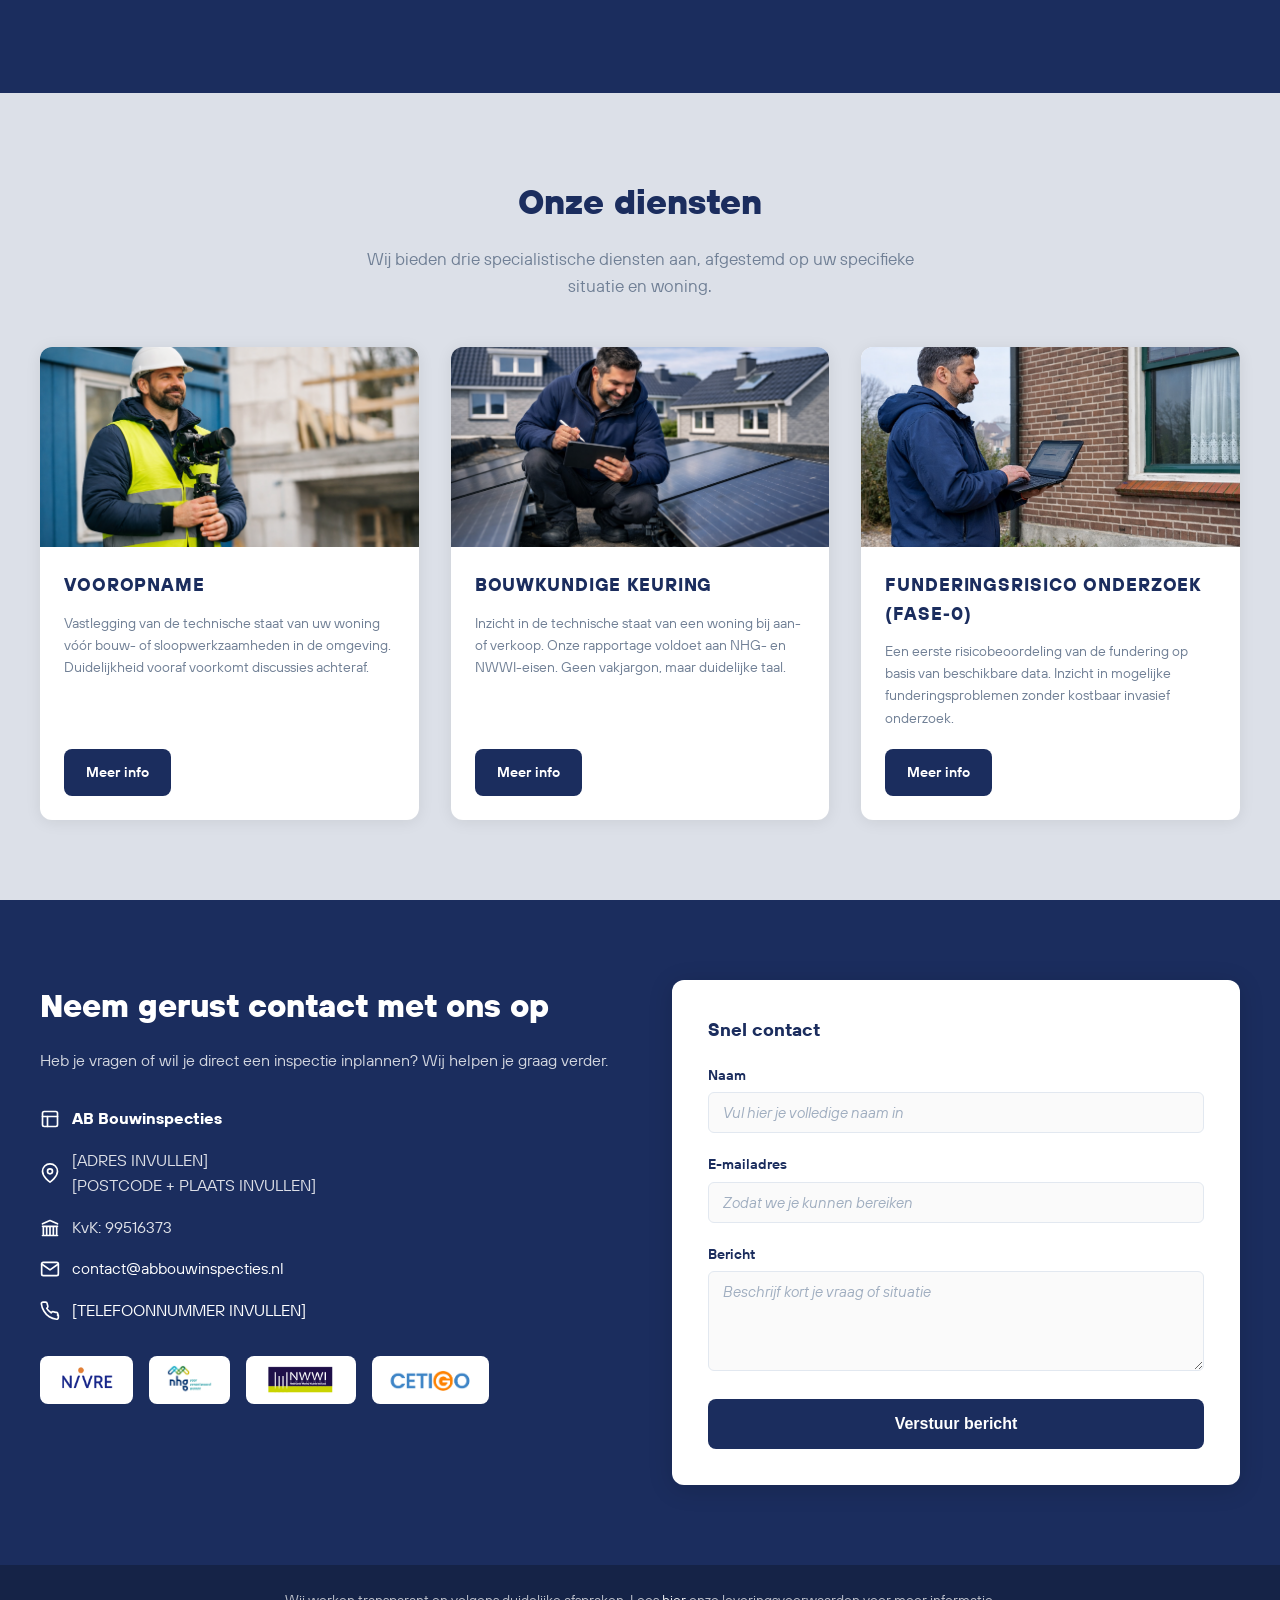
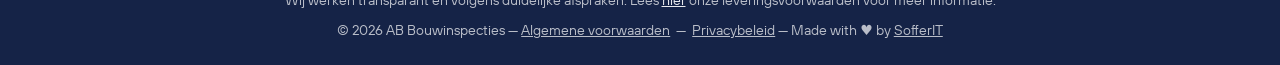
==== commit 0c2cb48c: "Vervang about-sectie afbeelding door home-extra.png https://claude.ai/code/session_01UzxsHTPqEZiGp3M" ====
--- a/index.html
+++ b/index.html
@@ -99,7 +99,7 @@
               <a href="over-ons.html" class="link">Lees meer…</a>
             </p>
           </div>
-          <img src="afbeeldingen/home-hero.png" alt="Bouwkundig inspecteur aan het werk" />
+          <img src="afbeeldingen/home-extra.png" alt="Bouwkundig inspecteur aan het werk" />
         </div>
       </div>
     </section>
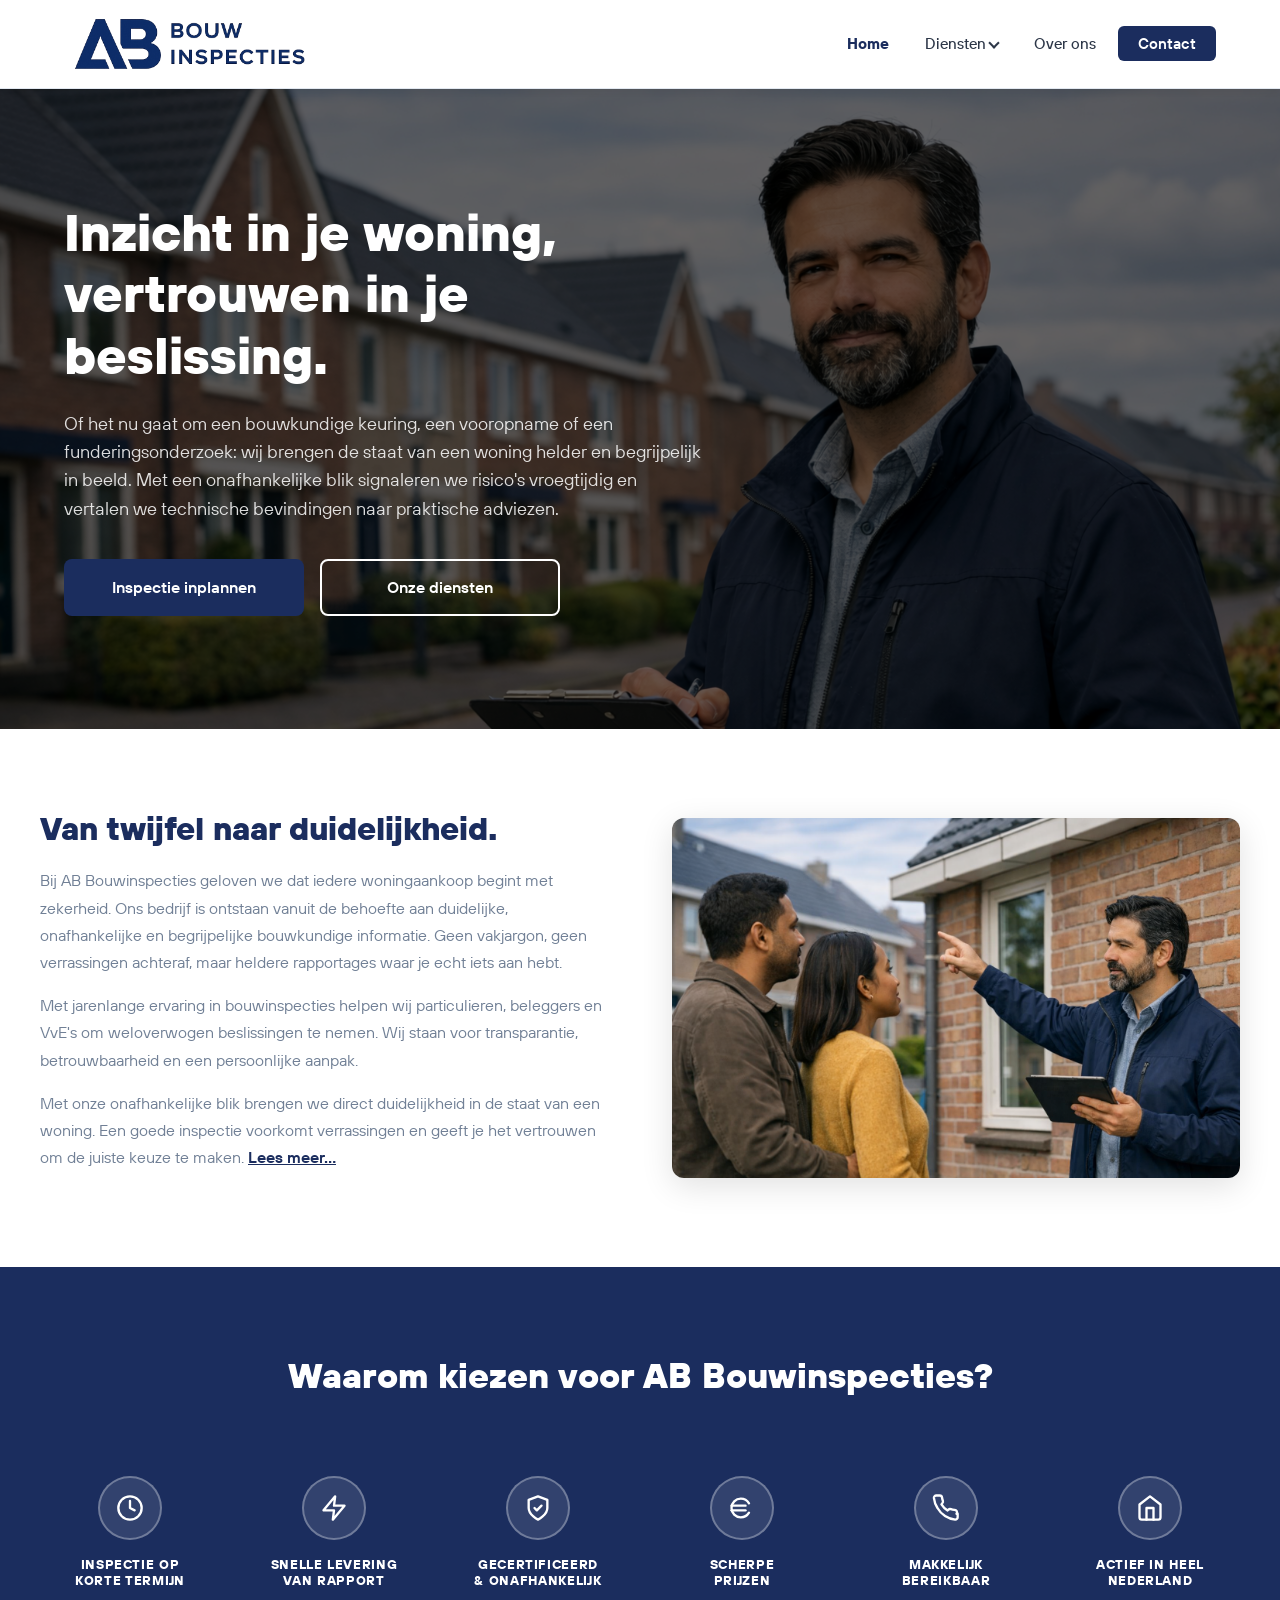
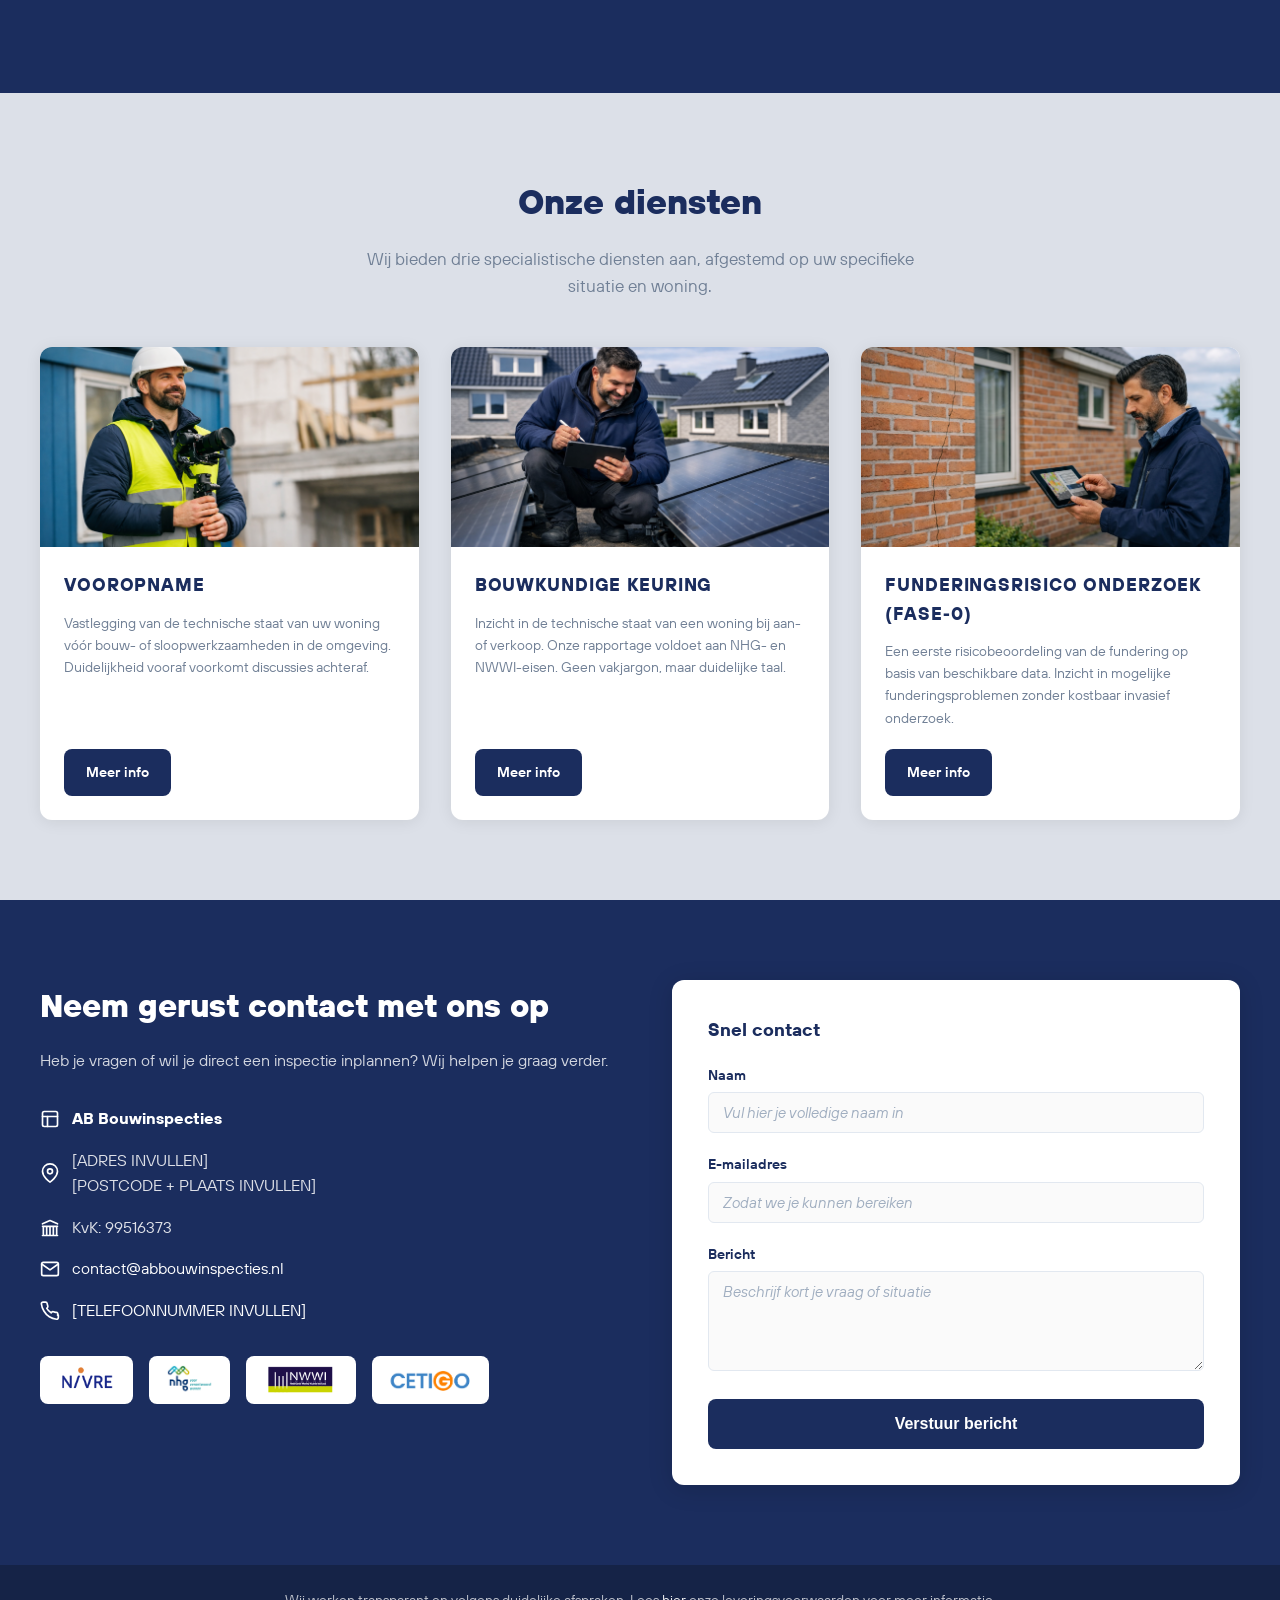
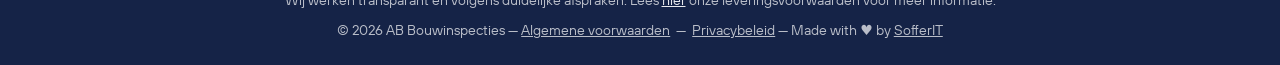
==== commit bc581e25: "Vervang Funderingsrisico afbeelding door afbeelding-funderingsonderzoek.png https://claude.ai/code/s" ====
--- a/index.html
+++ b/index.html
@@ -225,7 +225,7 @@
             </div>
           </div>
           <div class="dienst-card">
-            <img src="afbeeldingen/afbeelding-extra.png" alt="Funderingsrisico onderzoek" />
+            <img src="afbeeldingen/afbeelding-funderingsonderzoek.png" alt="Funderingsrisico onderzoek" />
             <div class="dienst-card-body">
               <h3>Funderingsrisico onderzoek (Fase‑0)</h3>
               <p>
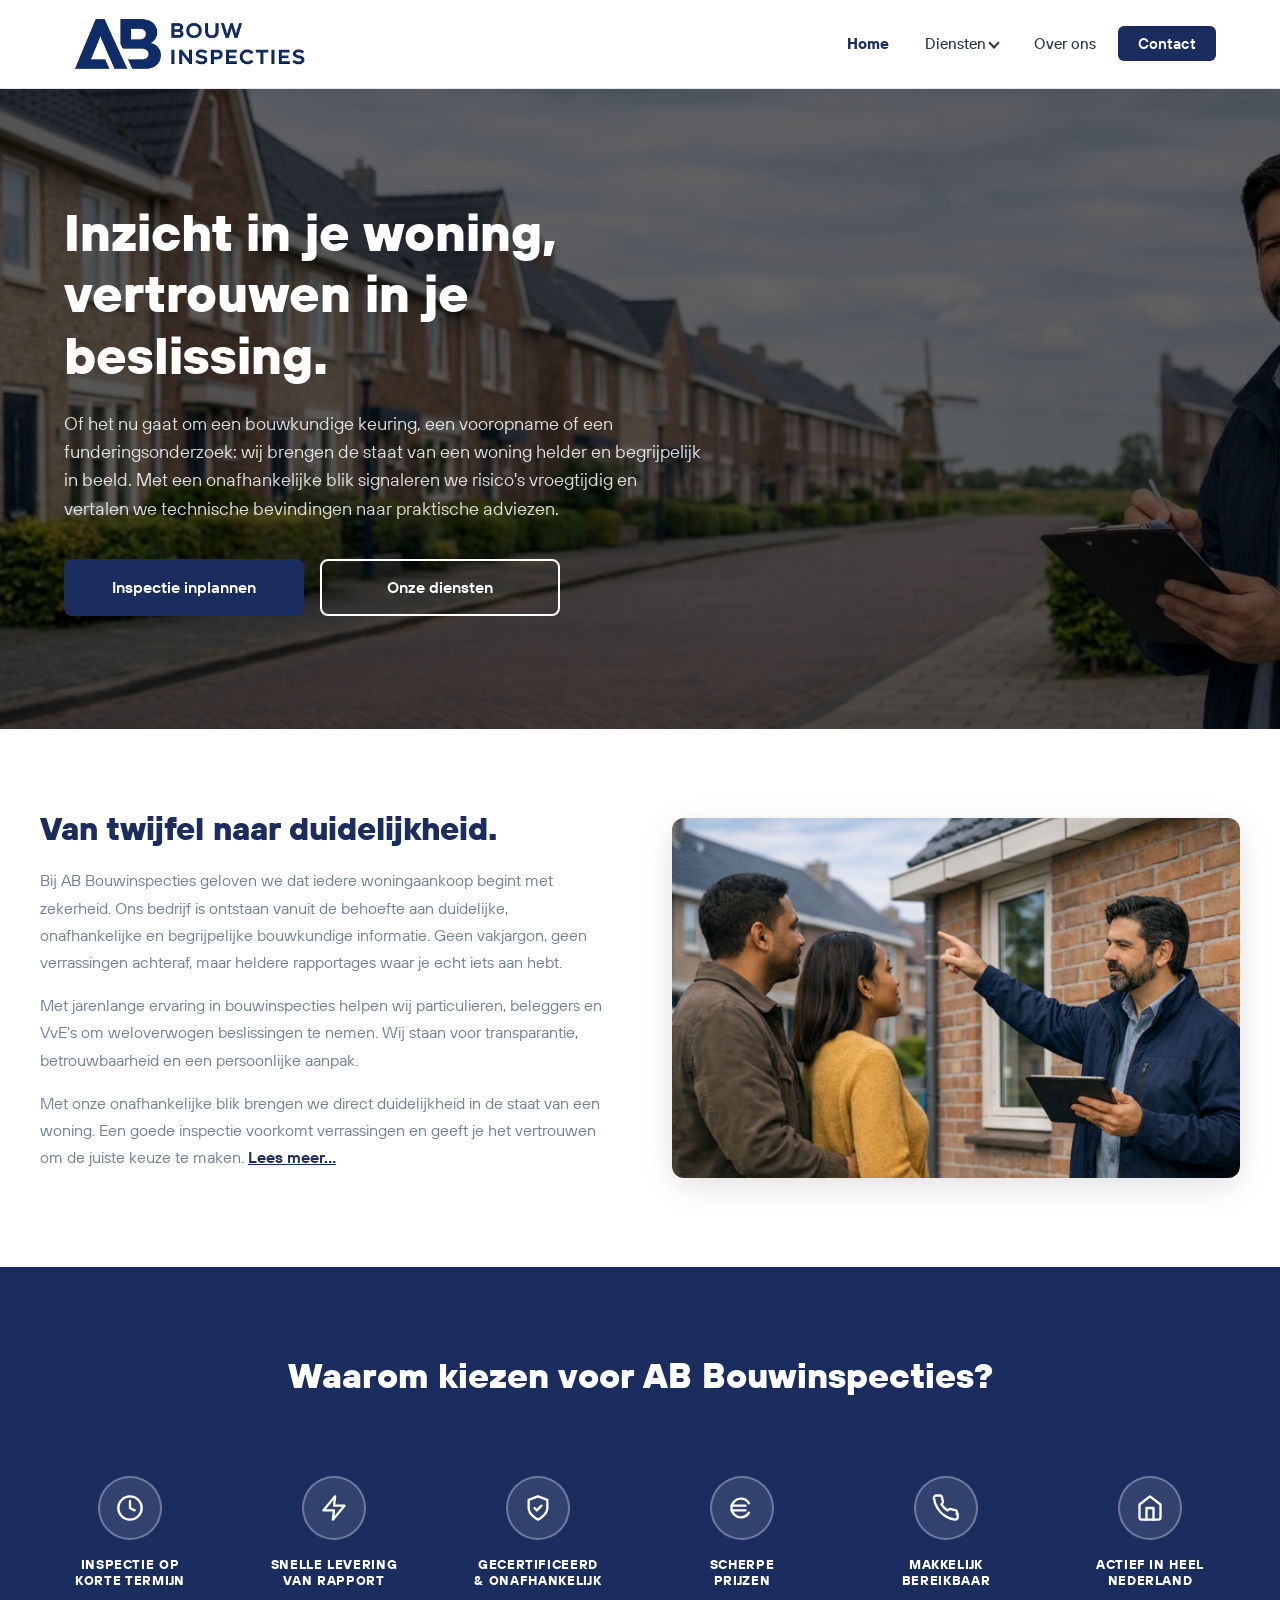
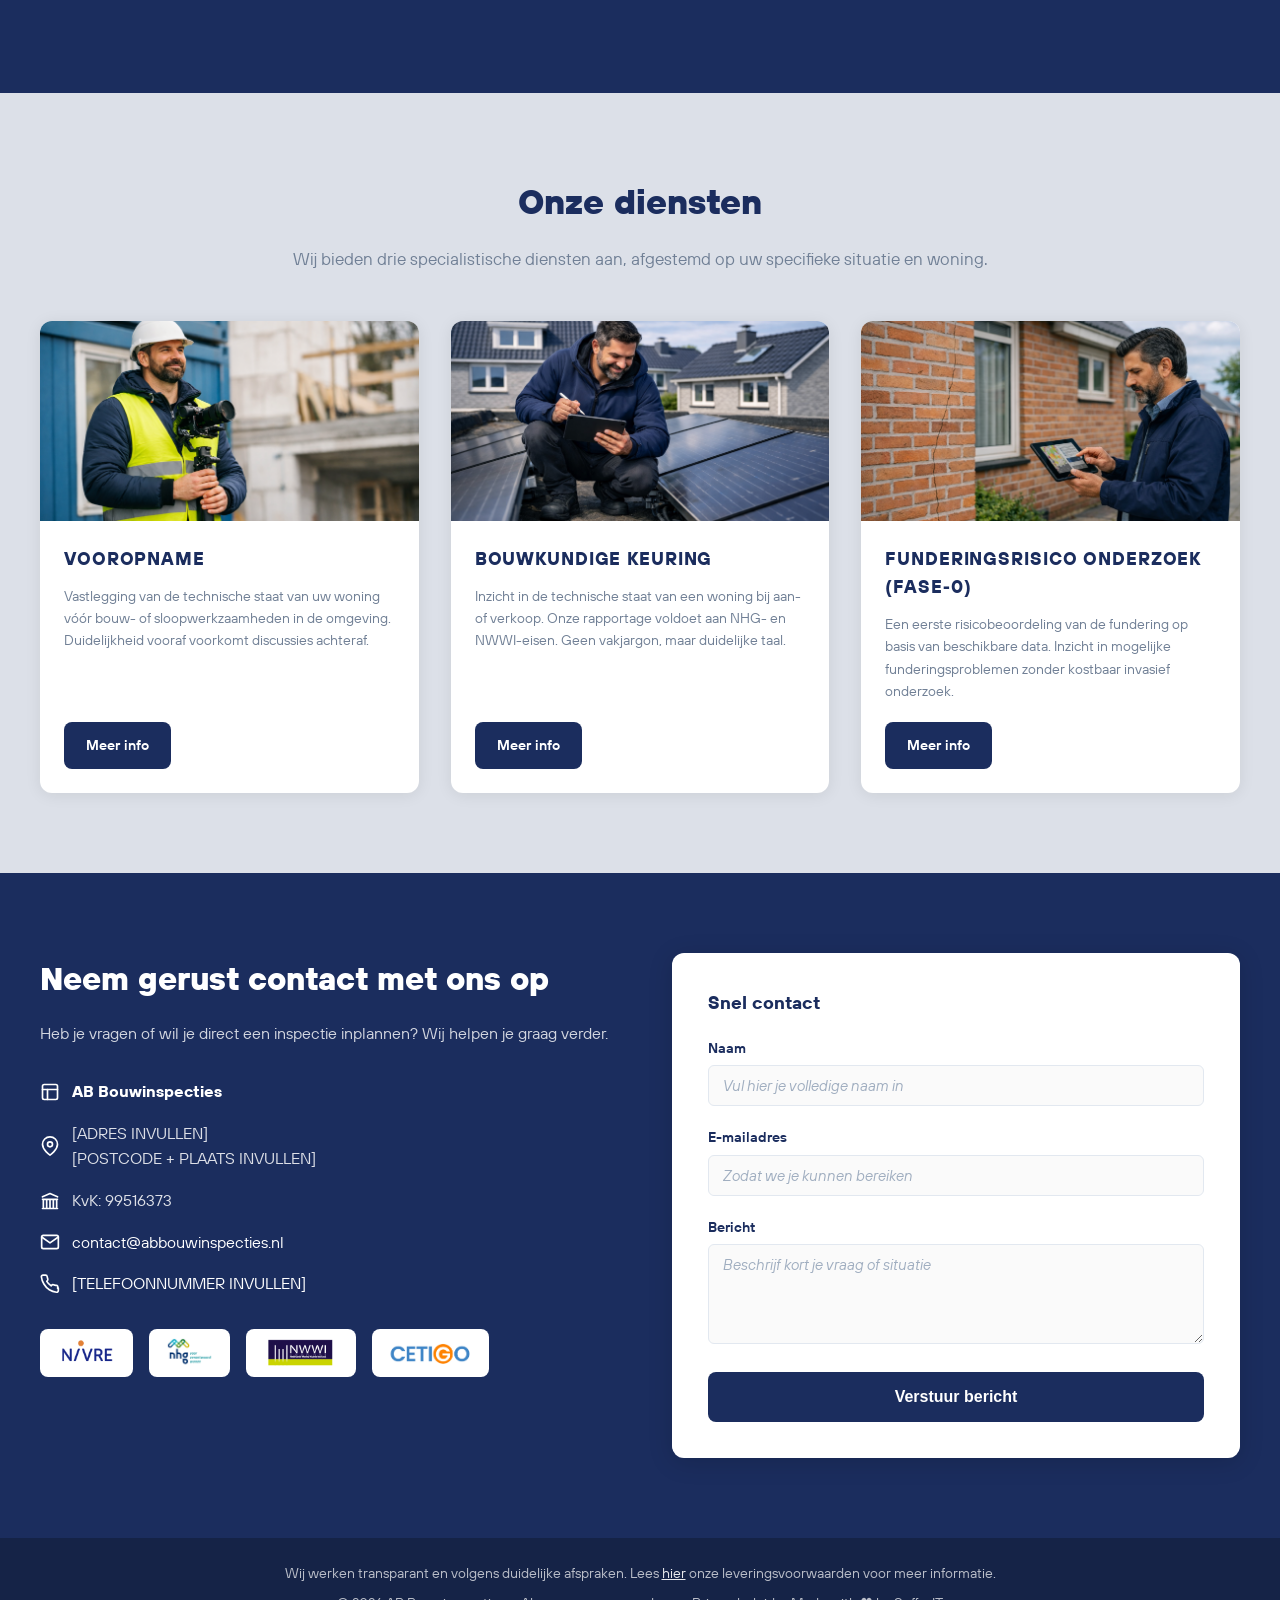
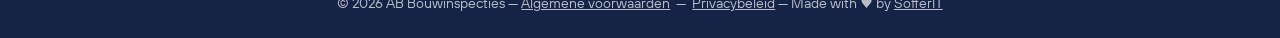
==== commit 283e68c9: "Vervang CSS background door img met object-fit voor betere mobiele responsiveness https://claude.ai/" ====
--- a/index.html
+++ b/index.html
@@ -62,7 +62,7 @@
 
     <!-- HERO -->
     <section class="hero">
-      <div class="hero-bg"></div>
+      <img class="hero-bg" src="afbeeldingen/homefoto-final.png" alt="" />
       <div class="hero-content">
         <h1>Inzicht in je woning, vertrouwen in je beslissing.</h1>
         <p>
--- a/style.css
+++ b/style.css
@@ -298,7 +298,10 @@
 .hero-bg {
   position: absolute;
   inset: 0;
-  background: url("afbeeldingen/afbeelding-home-pagina.png") center 20% / cover no-repeat;
+  width: 100%;
+  height: 100%;
+  object-fit: cover;
+  object-position: center 20%;
   filter: brightness(0.4);
 }
 
@@ -410,7 +413,7 @@
 .section-subtitle {
   font-size: 1.05rem;
   color: var(--text-light);
-  max-width: 600px;
+  max-width: 800px;
   margin-bottom: 48px;
 }
 
